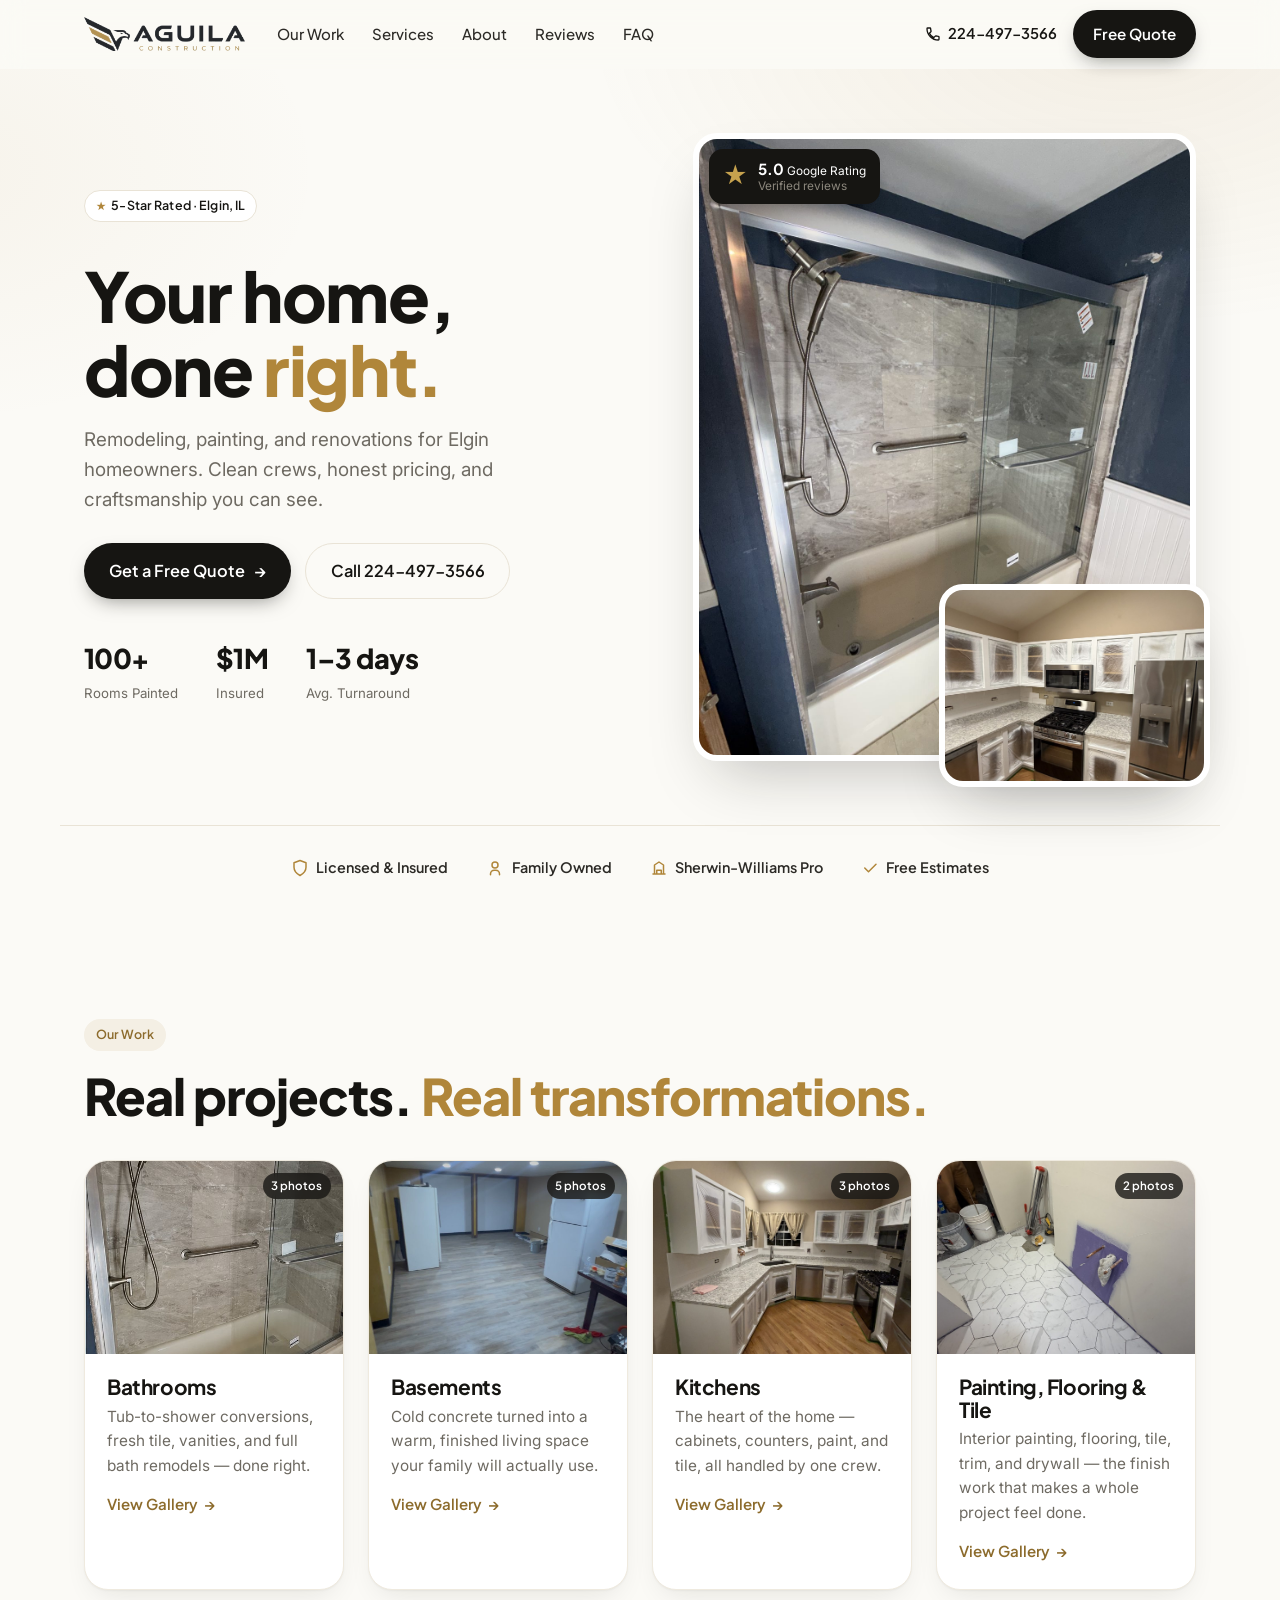
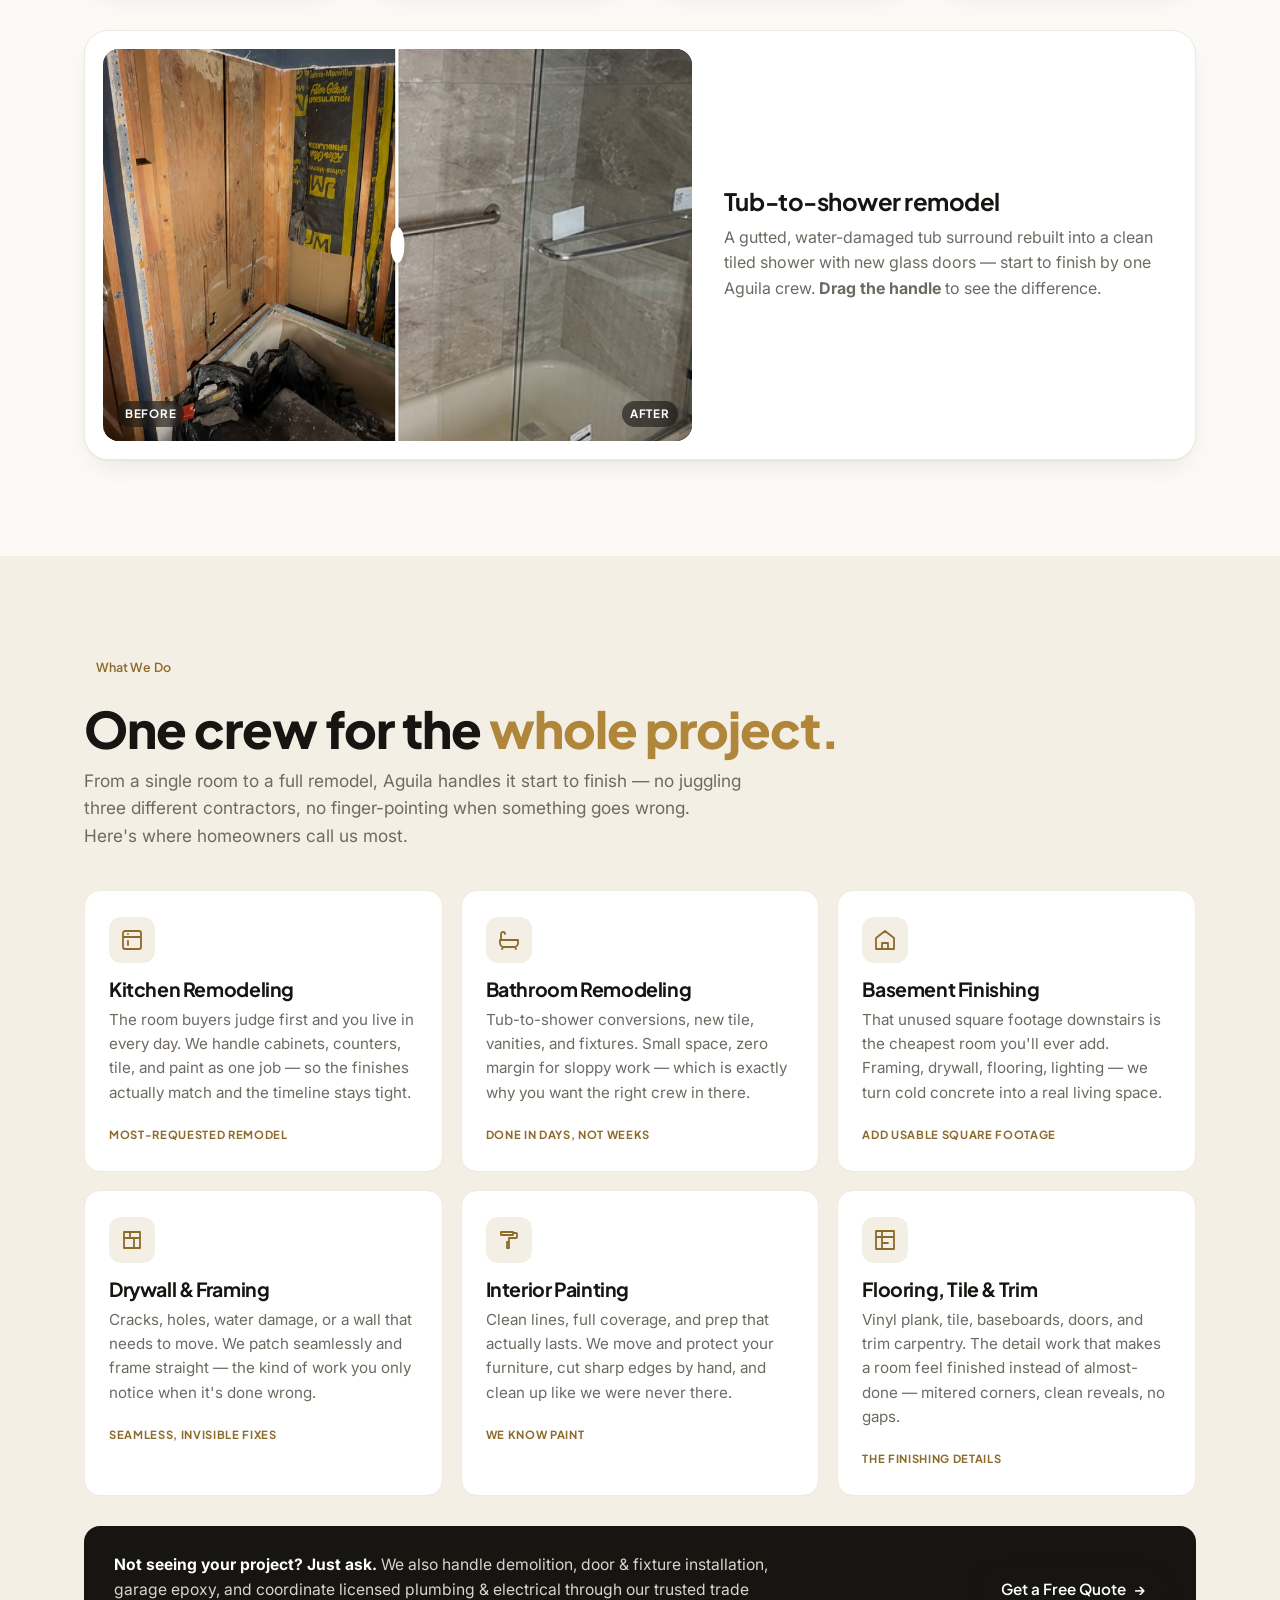
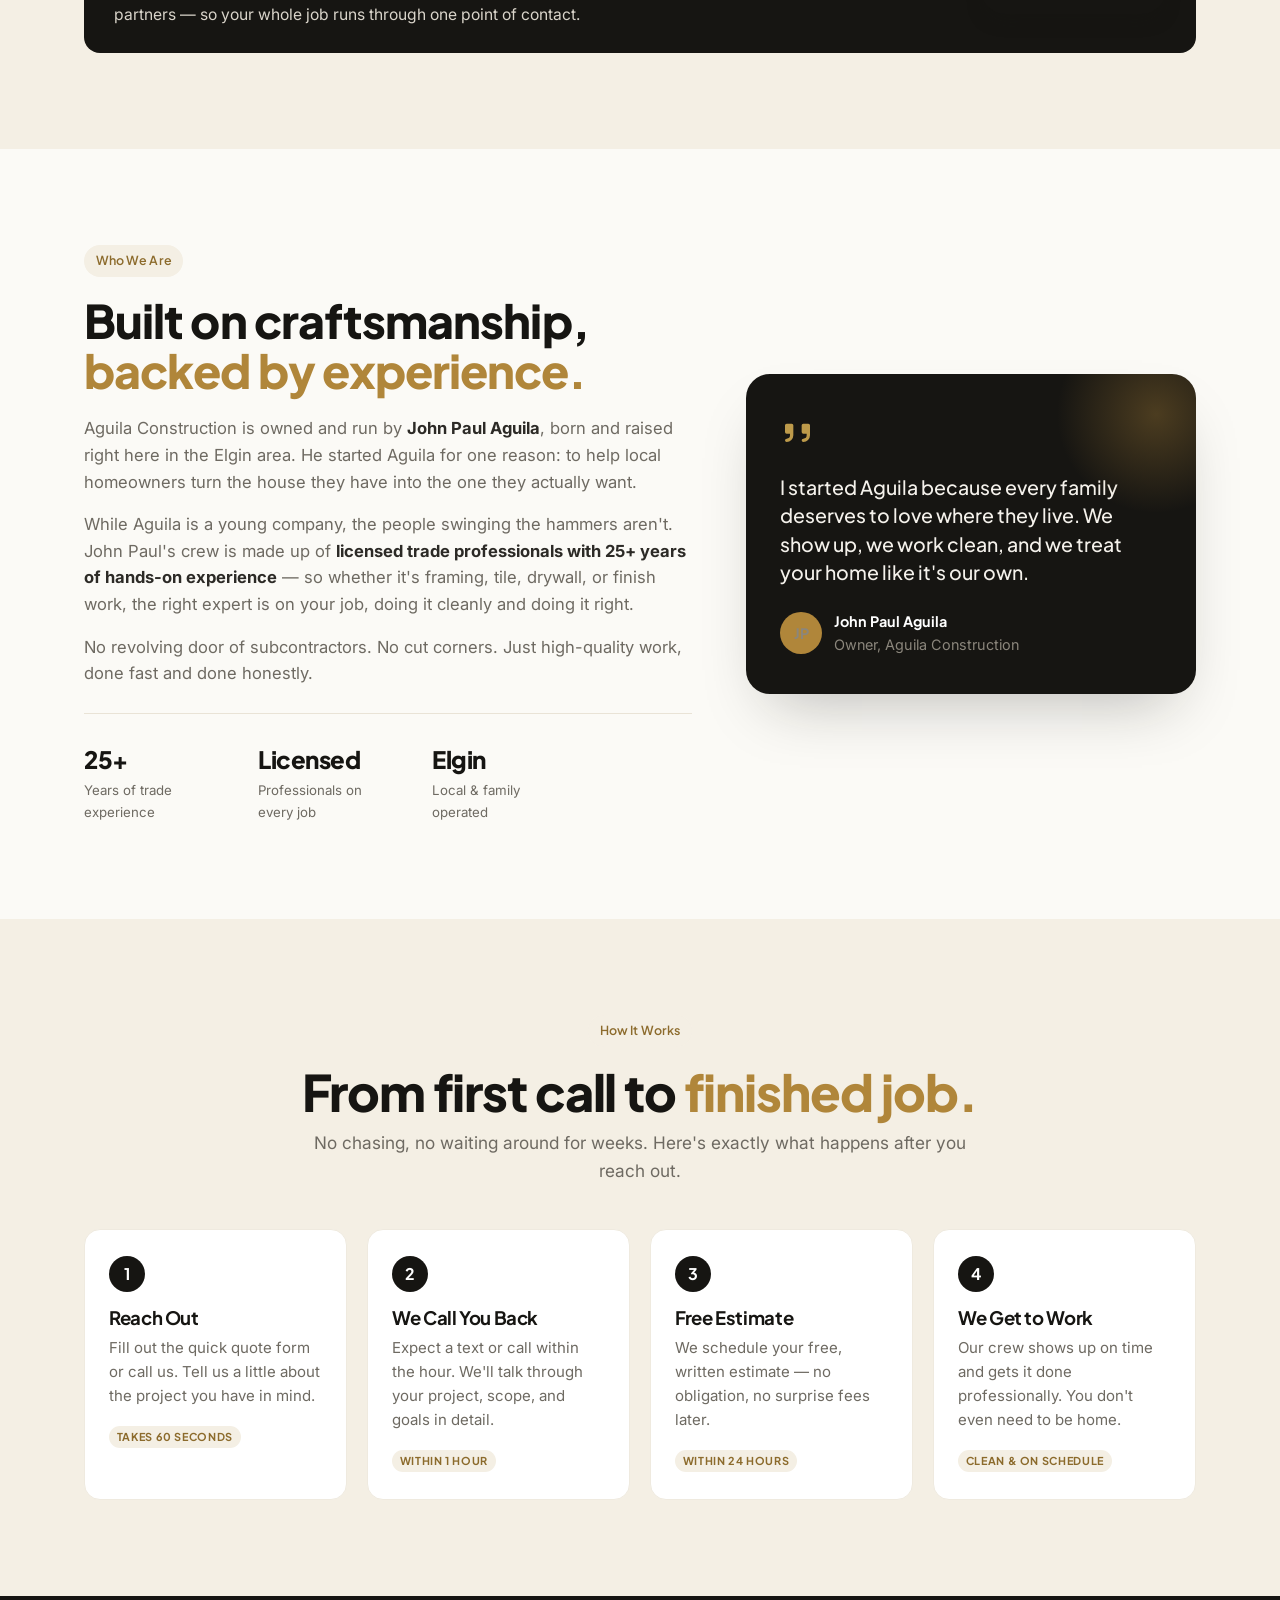
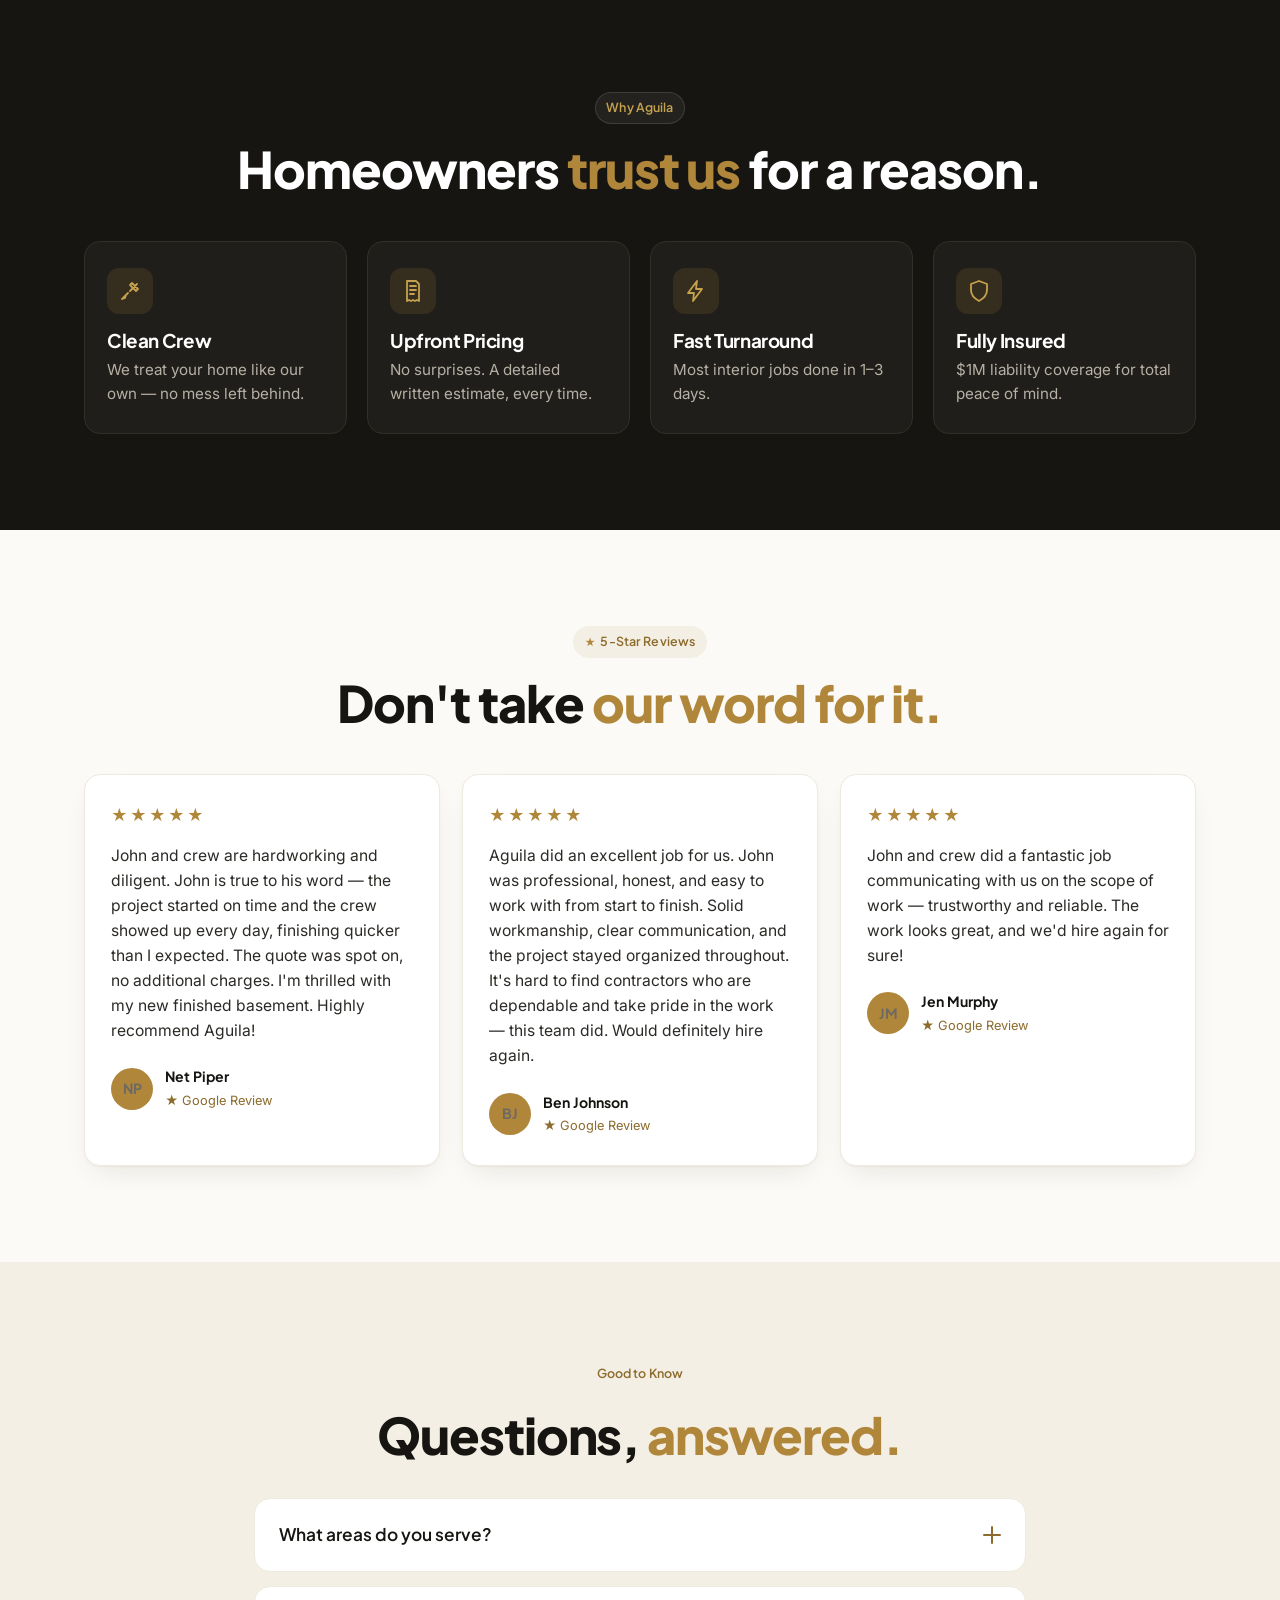
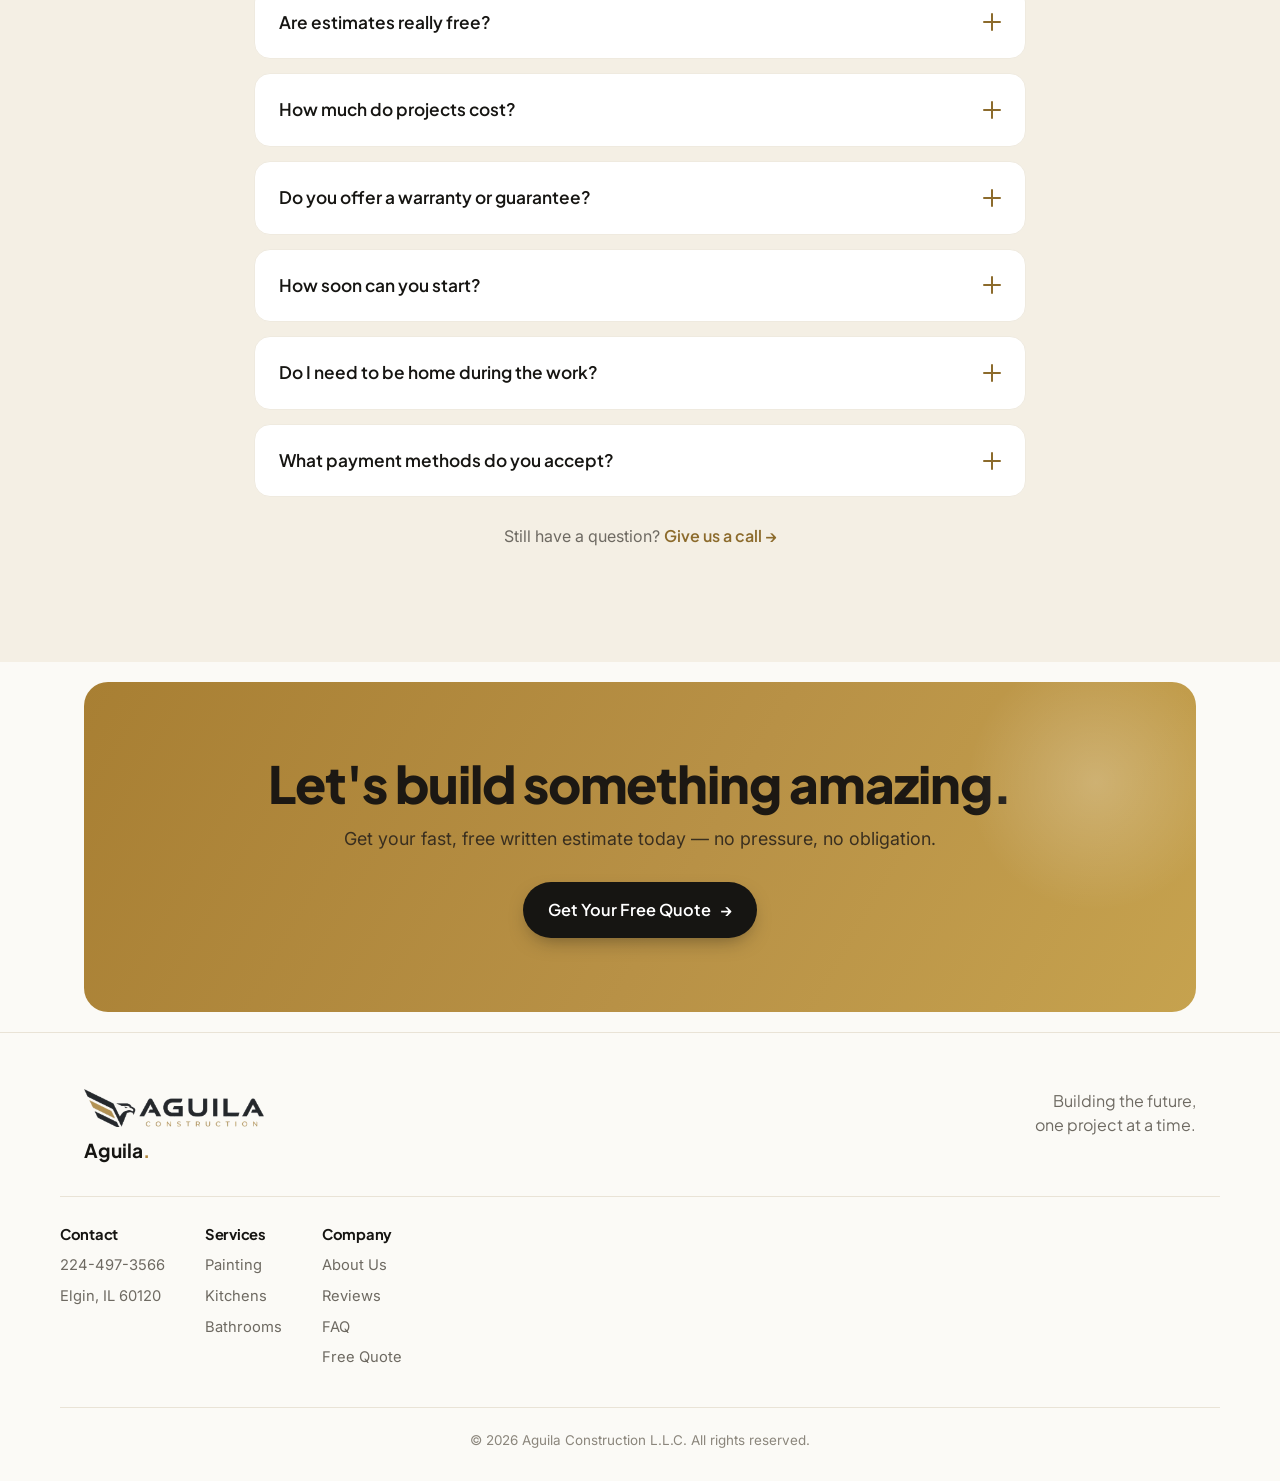
==== index.html @ 288756c4 "Add website source (HTML/CSS/JS) and GHL embed kit" ====
<!DOCTYPE html>
<html lang="en">
<head>
<meta charset="UTF-8" />
<meta name="viewport" content="width=device-width, initial-scale=1.0" />
<title>Aguila Construction LLC — Remodeling, Painting & Renovations in Elgin, IL</title>
<meta name="description" content="Aguila Construction is a family-owned remodeling and painting company in Elgin, IL. Kitchens, bathrooms, basements, drywall, and painting — done clean, fast, and right. Free written estimates. Call 224-497-3566." />
<meta name="theme-color" content="#161512" />
<link rel="icon" type="image/png" href="images/favicon.png" />

<!-- Open Graph -->
<meta property="og:title" content="Aguila Construction LLC — Remodeling & Painting in Elgin, IL" />
<meta property="og:description" content="Family-owned remodeling and painting in Elgin, IL. Clean crews, honest pricing, craftsmanship you can see. Free estimates." />
<meta property="og:type" content="website" />
<meta property="og:image" content="images/bathroom-after.jpg" />

<link rel="preconnect" href="https://fonts.googleapis.com" />
<link rel="preconnect" href="https://fonts.gstatic.com" crossorigin />
<link href="https://fonts.googleapis.com/css2?family=Inter:wght@400;500;600&family=Plus+Jakarta+Sans:wght@500;600;700;800&display=swap" rel="stylesheet" />
<link rel="stylesheet" href="styles.css" />

<!-- Local business structured data -->
<script type="application/ld+json">
{
  "@context": "https://schema.org",
  "@type": "GeneralContractor",
  "name": "Aguila Construction LLC",
  "image": "images/bathroom-after.jpg",
  "telephone": "+1-224-497-3566",
  "areaServed": "Elgin, IL and the Fox Valley area",
  "address": { "@type": "PostalAddress", "addressLocality": "Elgin", "addressRegion": "IL", "postalCode": "60120", "addressCountry": "US" },
  "priceRange": "$$",
  "slogan": "Building the future, one project at a time."
}
</script>
</head>
<body>

<!-- ============ HEADER ============ -->
<header class="site-header" id="top">
  <div class="wrap header-inner">
    <a class="brand" href="#top" aria-label="Aguila Construction — home">
      <img src="images/logo.png" alt="Aguila Construction" width="170" height="36" />
    </a>
    <nav class="nav" id="nav">
      <a href="#gallery">Our Work</a>
      <a href="#services">Services</a>
      <a href="#about">About</a>
      <a href="#reviews">Reviews</a>
      <a href="#faq">FAQ</a>
    </nav>
    <div class="header-cta">
      <a class="phone-link" href="tel:+12244973566">
        <svg class="ic" viewBox="0 0 24 24" aria-hidden="true"><path d="M6.6 10.8a15 15 0 0 0 6.6 6.6l2.2-2.2a1 1 0 0 1 1-.24 11.4 11.4 0 0 0 3.6.58 1 1 0 0 1 1 1V20a1 1 0 0 1-1 1A17 17 0 0 1 3 4a1 1 0 0 1 1-1h3.5a1 1 0 0 1 1 1 11.4 11.4 0 0 0 .58 3.6 1 1 0 0 1-.24 1z"/></svg>
        224-497-3566
      </a>
      <a class="btn btn-dark js-quote" href="https://api.leadconnectorhq.com/widget/form/dO854gO373nh0asaKRec" target="_blank" rel="noopener">Free Quote</a>
      <button class="hamburger" id="hamburger" aria-label="Open menu" aria-expanded="false" aria-controls="nav">
        <span></span><span></span><span></span>
      </button>
    </div>
  </div>
</header>

<main>

<!-- ============ HERO ============ -->
<section class="hero">
  <div class="wrap hero-grid">
    <div class="hero-copy reveal">
      <span class="pill"><span class="stars-mini">★</span> 5-Star Rated · Elgin, IL</span>
      <h1>Your home,<br>done <span class="g">right.</span></h1>
      <p class="lead">Remodeling, painting, and renovations for Elgin homeowners. Clean crews, honest pricing, and craftsmanship you can see.</p>
      <div class="hero-actions">
        <a class="btn btn-dark btn-lg js-quote" href="https://api.leadconnectorhq.com/widget/form/dO854gO373nh0asaKRec" target="_blank" rel="noopener">Get a Free Quote <span class="arr">→</span></a>
        <a class="btn btn-ghost btn-lg" href="tel:+12244973566">Call 224-497-3566</a>
      </div>
      <div class="stats">
        <div class="stat"><span class="num">100+</span><span class="lbl">Rooms Painted</span></div>
        <div class="stat"><span class="num">$1M</span><span class="lbl">Insured</span></div>
        <div class="stat"><span class="num">1–3 days</span><span class="lbl">Avg. Turnaround</span></div>
      </div>
    </div>

    <div class="hero-media reveal">
      <div class="hero-photo hero-photo-main">
        <img src="images/bathroom-after.jpg" alt="Finished bathroom remodel with a tiled walk-in shower and glass doors" loading="eager" />
        <div class="rated-badge">
          <span class="g-mark">★</span>
          <span><strong>5.0</strong> Google Rating<br><em>Verified reviews</em></span>
        </div>
      </div>
      <div class="hero-photo hero-photo-inset">
        <img src="images/kitchen-after-2.jpg" alt="Freshly remodeled kitchen with white cabinets and stainless appliances" loading="eager" />
      </div>
    </div>
  </div>

  <div class="wrap trust-strip reveal">
    <span><svg class="ic" viewBox="0 0 24 24" aria-hidden="true"><path d="M12 2 4 5v6c0 5 3.4 8.5 8 11 4.6-2.5 8-6 8-11V5z"/></svg> Licensed &amp; Insured</span>
    <span><svg class="ic" viewBox="0 0 24 24" aria-hidden="true"><path d="M12 12a4 4 0 1 0-4-4 4 4 0 0 0 4 4zm6 9v-1a5 5 0 0 0-5-5h-2a5 5 0 0 0-5 5v1"/></svg> Family Owned</span>
    <span><svg class="ic" viewBox="0 0 24 24" aria-hidden="true"><path d="M4 20h16M6 20V8l6-4 6 4v12M9 20v-5h6v5"/></svg> Sherwin-Williams Pro</span>
    <span><svg class="ic" viewBox="0 0 24 24" aria-hidden="true"><path d="m5 12 5 5L20 7"/></svg> Free Estimates</span>
  </div>
</section>

<!-- ============ OUR WORK / PROJECTS ============ -->
<section class="section" id="gallery">
  <div class="wrap">
    <span class="pill pill-tan reveal">Our Work</span>
    <h2 class="reveal">Real projects. <span class="g">Real transformations.</span></h2>

    <!-- Project cards are generated from the GALLERY list in script.js -->
    <div class="projects reveal" id="projects"></div>

    <!-- Interactive before/after slider -->
    <div class="ba-feature reveal">
      <div class="ba-slider" id="baSlider">
        <img class="ba-after" src="images/bath-after.jpg" alt="Bathroom after remodel" loading="lazy" />
        <div class="ba-before-wrap">
          <img class="ba-before" src="images/bath-before.jpg" alt="Bathroom before remodel" loading="lazy" />
        </div>
        <span class="ba-label ba-label-before">Before</span>
        <span class="ba-label ba-label-after">After</span>
        <div class="ba-handle" role="slider" aria-label="Drag to compare before and after" aria-valuemin="0" aria-valuemax="100" aria-valuenow="50" tabindex="0">
          <svg viewBox="0 0 24 24" aria-hidden="true"><path d="M9 7 4 12l5 5M15 7l5 5-5 5"/></svg>
        </div>
      </div>
      <div class="ba-caption">
        <h3>Tub-to-shower remodel</h3>
        <p>A gutted, water-damaged tub surround rebuilt into a clean tiled shower with new glass doors — start to finish by one Aguila crew. <strong>Drag the handle</strong> to see the difference.</p>
      </div>
    </div>
  </div>
</section>

<!-- ============ SERVICES ============ -->
<section class="section section-alt" id="services">
  <div class="wrap">
    <span class="pill pill-tan reveal">What We Do</span>
    <h2 class="reveal">One crew for the <span class="g">whole project.</span></h2>
    <p class="section-lead reveal">From a single room to a full remodel, Aguila handles it start to finish — no juggling three different contractors, no finger-pointing when something goes wrong. Here's where homeowners call us most.</p>

    <div class="services-grid reveal">
      <article class="service">
        <span class="svc-ic">
          <svg viewBox="0 0 24 24" aria-hidden="true"><path d="M3 9h18M3 9V5a2 2 0 0 1 2-2h14a2 2 0 0 1 2 2v4M3 9v10a2 2 0 0 0 2 2h14a2 2 0 0 0 2-2V9M8 6h0M8 13v4"/></svg>
        </span>
        <h3>Kitchen Remodeling</h3>
        <p>The room buyers judge first and you live in every day. We handle cabinets, counters, tile, and paint as one job — so the finishes actually match and the timeline stays tight.</p>
        <span class="svc-tag">Most-requested remodel</span>
      </article>

      <article class="service">
        <span class="svc-ic">
          <svg viewBox="0 0 24 24" aria-hidden="true"><path d="M4 12V6a2 2 0 0 1 2-2 2 2 0 0 1 2 2M3 12h18v3a4 4 0 0 1-4 4H7a4 4 0 0 1-4-4zM6 19l-1 2M18 19l1 2"/></svg>
        </span>
        <h3>Bathroom Remodeling</h3>
        <p>Tub-to-shower conversions, new tile, vanities, and fixtures. Small space, zero margin for sloppy work — which is exactly why you want the right crew in there.</p>
        <span class="svc-tag">Done in days, not weeks</span>
      </article>

      <article class="service">
        <span class="svc-ic">
          <svg viewBox="0 0 24 24" aria-hidden="true"><path d="M3 21V10l9-7 9 7v11M3 21h18M9 21v-6h6v6"/></svg>
        </span>
        <h3>Basement Finishing</h3>
        <p>That unused square footage downstairs is the cheapest room you'll ever add. Framing, drywall, flooring, lighting — we turn cold concrete into a real living space.</p>
        <span class="svc-tag">Add usable square footage</span>
      </article>

      <article class="service">
        <span class="svc-ic">
          <svg viewBox="0 0 24 24" aria-hidden="true"><path d="M4 4h16v16H4zM4 10h16M10 4v6M14 10v10"/></svg>
        </span>
        <h3>Drywall &amp; Framing</h3>
        <p>Cracks, holes, water damage, or a wall that needs to move. We patch seamlessly and frame straight — the kind of work you only notice when it's done wrong.</p>
        <span class="svc-tag">Seamless, invisible fixes</span>
      </article>

      <article class="service">
        <span class="svc-ic">
          <svg viewBox="0 0 24 24" aria-hidden="true"><path d="M4 7h12V4H4zM16 5h3a1 1 0 0 1 1 1v3a1 1 0 0 1-1 1h-7v3M10 14h2v6h-2z"/></svg>
        </span>
        <h3>Interior Painting</h3>
        <p>Clean lines, full coverage, and prep that actually lasts. We move and protect your furniture, cut sharp edges by hand, and clean up like we were never there.</p>
        <span class="svc-tag">We know paint</span>
      </article>

      <article class="service">
        <span class="svc-ic">
          <svg viewBox="0 0 24 24" aria-hidden="true"><path d="M3 3h18v18H3zM3 9h18M9 3v18M9 15h6"/></svg>
        </span>
        <h3>Flooring, Tile &amp; Trim</h3>
        <p>Vinyl plank, tile, baseboards, doors, and trim carpentry. The detail work that makes a room feel finished instead of almost-done — mitered corners, clean reveals, no gaps.</p>
        <span class="svc-tag">The finishing details</span>
      </article>
    </div>

    <div class="services-note reveal">
      <p><strong>Not seeing your project? Just ask.</strong> We also handle demolition, door &amp; fixture installation, garage epoxy, and coordinate licensed plumbing &amp; electrical through our trusted trade partners — so your whole job runs through one point of contact.</p>
      <a class="btn btn-dark js-quote" href="https://api.leadconnectorhq.com/widget/form/dO854gO373nh0asaKRec" target="_blank" rel="noopener">Get a Free Quote <span class="arr">→</span></a>
    </div>
  </div>
</section>

<!-- ============ ABOUT ============ -->
<section class="section" id="about">
  <div class="wrap about-grid">
    <div class="about-copy reveal">
      <span class="pill pill-tan">Who We Are</span>
      <h2>Built on craftsmanship,<br><span class="g">backed by experience.</span></h2>
      <p>Aguila Construction is owned and run by <strong>John Paul Aguila</strong>, born and raised right here in the Elgin area. He started Aguila for one reason: to help local homeowners turn the house they have into the one they actually want.</p>
      <p>While Aguila is a young company, the people swinging the hammers aren't. John Paul's crew is made up of <strong>licensed trade professionals with 25+ years of hands-on experience</strong> — so whether it's framing, tile, drywall, or finish work, the right expert is on your job, doing it cleanly and doing it right.</p>
      <p>No revolving door of subcontractors. No cut corners. Just high-quality work, done fast and done honestly.</p>
      <div class="about-stats">
        <div class="stat"><span class="num">25+</span><span class="lbl">Years of trade experience</span></div>
        <div class="stat"><span class="num">Licensed</span><span class="lbl">Professionals on every job</span></div>
        <div class="stat"><span class="num">Elgin</span><span class="lbl">Local &amp; family operated</span></div>
      </div>
    </div>
    <aside class="quote-card reveal">
      <svg class="quote-mark" viewBox="0 0 24 24" aria-hidden="true"><path d="M7 7H4a1 1 0 0 0-1 1v4a1 1 0 0 0 1 1h2v1a2 2 0 0 1-2 2 1 1 0 0 0 0 2 4 4 0 0 0 4-4V8a1 1 0 0 0-1-1zm10 0h-3a1 1 0 0 0-1 1v4a1 1 0 0 0 1 1h2v1a2 2 0 0 1-2 2 1 1 0 0 0 0 2 4 4 0 0 0 4-4V8a1 1 0 0 0-1-1z"/></svg>
      <p class="quote-text">I started Aguila because every family deserves to love where they live. We show up, we work clean, and we treat your home like it's our own.</p>
      <div class="quote-author">
        <span class="avatar">JP</span>
        <span><strong>John Paul Aguila</strong><br>Owner, Aguila Construction</span>
      </div>
    </aside>
  </div>
</section>

<!-- ============ PROCESS ============ -->
<section class="section section-alt" id="process">
  <div class="wrap center">
    <span class="pill pill-tan reveal">How It Works</span>
    <h2 class="reveal">From first call to <span class="g">finished job.</span></h2>
    <p class="section-lead center-lead reveal">No chasing, no waiting around for weeks. Here's exactly what happens after you reach out.</p>

    <div class="steps reveal">
      <div class="step">
        <span class="step-num">1</span>
        <h3>Reach Out</h3>
        <p>Fill out the quick quote form or call us. Tell us a little about the project you have in mind.</p>
        <span class="step-tag">Takes 60 seconds</span>
      </div>
      <div class="step">
        <span class="step-num">2</span>
        <h3>We Call You Back</h3>
        <p>Expect a text or call within the hour. We'll talk through your project, scope, and goals in detail.</p>
        <span class="step-tag">Within 1 hour</span>
      </div>
      <div class="step">
        <span class="step-num">3</span>
        <h3>Free Estimate</h3>
        <p>We schedule your free, written estimate — no obligation, no surprise fees later.</p>
        <span class="step-tag">Within 24 hours</span>
      </div>
      <div class="step">
        <span class="step-num">4</span>
        <h3>We Get to Work</h3>
        <p>Our crew shows up on time and gets it done professionally. You don't even need to be home.</p>
        <span class="step-tag">Clean &amp; on schedule</span>
      </div>
    </div>
  </div>
</section>

<!-- ============ WHY AGUILA (DARK) ============ -->
<section class="section section-dark" id="why">
  <div class="wrap center">
    <span class="pill pill-dark reveal">Why Aguila</span>
    <h2 class="reveal">Homeowners <span class="g">trust us</span> for a reason.</h2>
    <div class="why-grid reveal">
      <div class="why">
        <span class="why-ic"><svg viewBox="0 0 24 24" aria-hidden="true"><path d="M19 5 12 12M14 4l6 6-2 2-6-6zM10 14l-6 6M4 20l3-1 1-3"/></svg></span>
        <h3>Clean Crew</h3>
        <p>We treat your home like our own — no mess left behind.</p>
      </div>
      <div class="why">
        <span class="why-ic"><svg viewBox="0 0 24 24" aria-hidden="true"><path d="M6 2h9l3 3v17l-2-1-2 1-2-1-2 1-2-1-2 1V2zM9 7h6M9 11h6M9 15h4"/></svg></span>
        <h3>Upfront Pricing</h3>
        <p>No surprises. A detailed written estimate, every time.</p>
      </div>
      <div class="why">
        <span class="why-ic"><svg viewBox="0 0 24 24" aria-hidden="true"><path d="M13 2 4 14h6l-1 8 9-12h-6z"/></svg></span>
        <h3>Fast Turnaround</h3>
        <p>Most interior jobs done in 1–3 days.</p>
      </div>
      <div class="why">
        <span class="why-ic"><svg viewBox="0 0 24 24" aria-hidden="true"><path d="M12 2 4 5v6c0 5 3.4 8.5 8 11 4.6-2.5 8-6 8-11V5z"/></svg></span>
        <h3>Fully Insured</h3>
        <p>$1M liability coverage for total peace of mind.</p>
      </div>
    </div>
  </div>
</section>

<!-- ============ REVIEWS ============ -->
<section class="section" id="reviews">
  <div class="wrap center">
    <span class="pill pill-tan reveal"><span class="stars-mini">★</span> 5-Star Reviews</span>
    <h2 class="reveal">Don't take <span class="g">our word for it.</span></h2>
    <div class="reviews-grid reveal">
      <article class="review">
        <div class="stars">★★★★★</div>
        <p>John and crew are hardworking and diligent. John is true to his word — the project started on time and the crew showed up every day, finishing quicker than I expected. The quote was spot on, no additional charges. I'm thrilled with my new finished basement. Highly recommend Aguila!</p>
        <div class="review-author"><span class="avatar">NP</span><span><strong>Net Piper</strong><br><span class="src">★ Google Review</span></span></div>
      </article>
      <article class="review">
        <div class="stars">★★★★★</div>
        <p>Aguila did an excellent job for us. John was professional, honest, and easy to work with from start to finish. Solid workmanship, clear communication, and the project stayed organized throughout. It's hard to find contractors who are dependable and take pride in the work — this team did. Would definitely hire again.</p>
        <div class="review-author"><span class="avatar">BJ</span><span><strong>Ben Johnson</strong><br><span class="src">★ Google Review</span></span></div>
      </article>
      <article class="review">
        <div class="stars">★★★★★</div>
        <p>John and crew did a fantastic job communicating with us on the scope of work — trustworthy and reliable. The work looks great, and we'd hire again for sure!</p>
        <div class="review-author"><span class="avatar">JM</span><span><strong>Jen Murphy</strong><br><span class="src">★ Google Review</span></span></div>
      </article>
    </div>
  </div>
</section>

<!-- ============ FAQ ============ -->
<section class="section section-alt" id="faq">
  <div class="wrap narrow center">
    <span class="pill pill-tan reveal">Good to Know</span>
    <h2 class="reveal">Questions, <span class="g">answered.</span></h2>
  </div>
  <div class="wrap narrow faq reveal">
    <details class="faq-item">
      <summary>What areas do you serve?<span class="faq-plus" aria-hidden="true"></span></summary>
      <div class="faq-body"><p>We're based in Elgin, IL and work throughout Chicagoland — the city of Chicago and the surrounding suburbs. Not sure if you're in our range? Just give us a call and we'll let you know.</p></div>
    </details>
    <details class="faq-item">
      <summary>Are estimates really free?<span class="faq-plus" aria-hidden="true"></span></summary>
      <div class="faq-body"><p>Yes — 100% free, with no obligation. We'll visit your home, talk through your project, and send a detailed written estimate. No pressure and no surprise fees later.</p></div>
    </details>
    <details class="faq-item">
      <summary>How much do projects cost?<span class="faq-plus" aria-hidden="true"></span></summary>
      <div class="faq-body">
        <p>Every project is priced individually after we see the space, but here are honest ballpark ranges to help set expectations:</p>
        <ul class="price-list">
          <li>
            <div class="price-head"><span class="price-name">Kitchen Remodeling</span><span class="price-val">$15,000–$75,000+</span></div>
            <p class="price-note">Small refreshes on the low end; full gut remodels with layout changes push past $75k.</p>
          </li>
          <li>
            <div class="price-head"><span class="price-name">Bathroom Remodeling</span><span class="price-val">$12,000–$45,000+</span></div>
            <p class="price-note">A basic same-layout remodel starts around $12k. Tile showers, custom glass, and plumbing moves run $20k–$45k+.</p>
          </li>
          <li>
            <div class="price-head"><span class="price-name">Basement Finishing</span><span class="price-val">$35,000–$150,000+</span></div>
            <p class="price-note">An open basic finish starts around $35k. Add a bathroom, wet bar, or bedroom buildout and you're in the $95k–$160k+ range.</p>
          </li>
          <li>
            <div class="price-head"><span class="price-name">Drywall &amp; Framing</span><span class="price-val">$500 / $4,500+</span></div>
            <p class="price-note">Patch repairs start at $500. Full room framing, hang &amp; finish starts at $4,500.</p>
          </li>
          <li>
            <div class="price-head"><span class="price-name">Interior Painting</span><span class="price-val">$650/room · $3–$7.50/sq ft</span></div>
            <p class="price-note">Single-room minimum is $650. Whole-interior projects run $3–$7.50/sq ft depending on ceilings, trim, and prep.</p>
          </li>
          <li>
            <div class="price-head"><span class="price-name">Flooring</span><span class="price-val">$1,500+ · $8–$15/sq ft</span></div>
            <p class="price-note">LVP/laminate with materials and install. Subfloor issues, stairs, and transitions add cost.</p>
          </li>
          <li>
            <div class="price-head"><span class="price-name">Tile Installation</span><span class="price-val">$1,500 backsplash · $14–$30/sq ft · $10,000+ showers</span></div>
            <p class="price-note">Full tile showers — done with proper waterproofing — are the bigger investment.</p>
          </li>
          <li>
            <div class="price-head"><span class="price-name">Trim &amp; Doors</span><span class="price-val">$1,500+ · $9–$16/linear ft</span></div>
            <p class="price-note">Priced with material. Best bundled with other work rather than a small standalone run.</p>
          </li>
        </ul>
        <p class="price-foot">Final pricing depends on measurements, existing conditions, and material selections for each job. Your written estimate is fully itemized — these ranges just help set expectations up front.</p>
      </div>
    </details>
    <details class="faq-item">
      <summary>Do you offer a warranty or guarantee?<span class="faq-plus" aria-hidden="true"></span></summary>
      <div class="faq-body"><p>Yes — both. Every job comes with a workmanship warranty (6 months standard; the term varies by job and can be custom-tailored to your project), plus a 100% customer-satisfaction guarantee. We're also licensed and insured with $1M in liability coverage, so if something isn't right, we make it right.</p></div>
    </details>
    <details class="faq-item">
      <summary>How soon can you start?<span class="faq-plus" aria-hidden="true"></span></summary>
      <div class="faq-body"><p>We're usually booked about two weeks out. Smaller jobs — like drywall patching, painting a room, or small plumbing work — can typically get started within two weeks. Larger remodels are scheduled a bit further ahead, so reach out early to claim your spot on the calendar.</p></div>
    </details>
    <details class="faq-item">
      <summary>Do I need to be home during the work?<span class="faq-plus" aria-hidden="true"></span></summary>
      <div class="faq-body"><p>No. Many of our clients give us access and go about their day. Our crews are licensed, insured, and respectful of your home — we protect your space, keep it clean, and lock up when we leave.</p></div>
    </details>
    <details class="faq-item">
      <summary>What payment methods do you accept?<span class="faq-plus" aria-hidden="true"></span></summary>
      <div class="faq-body"><p>We accept cash, cashier's check, Zelle, and credit card. For larger remodels, we'll set up a simple milestone payment schedule so it's clear and predictable.</p></div>
    </details>
    <p class="faq-foot">Still have a question? <a href="tel:+12244973566">Give us a call <span class="arr">→</span></a></p>
  </div>
</section>

<!-- ============ FINAL CTA + CONTACT ============ -->
<section class="cta-band" id="quote">
  <div class="wrap">
    <div class="cta-inner">
      <h2>Let's build something amazing.</h2>
      <p>Get your fast, free written estimate today — no pressure, no obligation.</p>
      <a class="btn btn-dark btn-lg js-quote" href="https://api.leadconnectorhq.com/widget/form/dO854gO373nh0asaKRec" target="_blank" rel="noopener">Get Your Free Quote <span class="arr">→</span></a>
    </div>
  </div>
</section>

</main>

<!-- ============ FOOTER ============ -->
<footer class="site-footer">
  <div class="wrap footer-grid">
    <div class="footer-brand">
      <img src="images/logo.png" alt="Aguila Construction" width="180" height="38" />
      <p class="footer-tag-sm">Aguila<span class="g">.</span></p>
    </div>
    <p class="footer-motto">Building the future,<br>one project at a time.</p>
  </div>
  <div class="wrap footer-cols">
    <div class="footer-col">
      <h4>Contact</h4>
      <a href="tel:+12244973566">224-497-3566</a>
      <span>Elgin, IL 60120</span>
    </div>
    <div class="footer-col">
      <h4>Services</h4>
      <a href="#services">Painting</a>
      <a href="#services">Kitchens</a>
      <a href="#services">Bathrooms</a>
    </div>
    <div class="footer-col">
      <h4>Company</h4>
      <a href="#about">About Us</a>
      <a href="#reviews">Reviews</a>
      <a href="#faq">FAQ</a>
      <a class="js-quote" href="https://api.leadconnectorhq.com/widget/form/dO854gO373nh0asaKRec" target="_blank" rel="noopener">Free Quote</a>
    </div>
  </div>
  <div class="wrap footer-legal">
    <span>© <span id="year">2025</span> Aguila Construction L.L.C. All rights reserved.</span>
  </div>
</footer>

<!-- Lightbox -->
<div class="lightbox" id="lightbox" hidden>
  <button class="lb-close" id="lbClose" aria-label="Close gallery">×</button>
  <button class="lb-nav lb-prev" id="lbPrev" aria-label="Previous">‹</button>
  <figure class="lb-stage">
    <div id="lbStage"></div>
    <figcaption id="lbCap"></figcaption>
  </figure>
  <button class="lb-nav lb-next" id="lbNext" aria-label="Next">›</button>
</div>

<!-- Free Quote popup (GoHighLevel / LeadConnector form) -->
<div class="quote-modal" id="quoteModal" hidden>
  <button class="qm-close" id="qmClose" aria-label="Close form">×</button>
  <div class="qm-dialog" role="dialog" aria-modal="true" aria-label="Request a free quote">
    <div class="qm-head">
      <img src="images/logo-light.png" alt="Aguila Construction" />
      <p>Request your <span class="g">free quote</span><small>Fast, written estimate — no pressure, no obligation.</small></p>
    </div>
    <iframe
      src="https://api.leadconnectorhq.com/widget/form/dO854gO373nh0asaKRec"
      id="inline-dO854gO373nh0asaKRec"
      data-layout="{'id':'INLINE'}"
      data-form-id="dO854gO373nh0asaKRec"
      data-form-name="Free Quote Form"
      title="Free Quote Form"
      style="display:block;width:100%;min-height:560px;border:none;border-radius:14px;background:#fff">
    </iframe>
  </div>
</div>
<script src="https://link.msgsndr.com/js/form_embed.js"></script>

<script src="script.js"></script>
</body>
</html>
---- styles.css ----
/* ============================================================
   Aguila Construction LLC — styles
   Palette sampled from brand mockup
   ============================================================ */
:root{
  --paper:#FBFAF6;
  --paper-2:#F4EFE4;
  --card:#FFFFFF;
  --ink:#161512;
  --ink-2:#2C2A26;
  --muted:#6E6A62;
  --muted-2:#8B867C;
  --line:#E9E3D6;
  --line-2:#EFEADF;
  --gold:#B0863A;
  --gold-2:#C6A24E;
  --gold-deep:#8C6B2C;
  --dark:#161512;
  --dark-2:#201E1A;
  --dark-line:#332F28;

  --maxw:1160px;
  --r-sm:10px;
  --r:16px;
  --r-lg:24px;
  --shadow:0 1px 2px rgba(22,21,18,.04), 0 12px 30px -12px rgba(22,21,18,.12);
  --shadow-lg:0 30px 60px -24px rgba(22,21,18,.28);
  --ease:cubic-bezier(.4,0,.2,1);
  --font-d:"Plus Jakarta Sans", system-ui, sans-serif;
  --font-b:"Inter", system-ui, sans-serif;
}

*,*::before,*::after{box-sizing:border-box}
html{scroll-behavior:smooth}
body{
  margin:0;
  font-family:var(--font-b);
  color:var(--ink-2);
  background:var(--paper);
  line-height:1.6;
  -webkit-font-smoothing:antialiased;
  text-rendering:optimizeLegibility;
  overflow-x:clip;
}
img{max-width:100%;display:block}
a{color:inherit;text-decoration:none}
button{font-family:inherit}
h1,h2,h3,h4{font-family:var(--font-d);color:var(--ink);line-height:1.08;letter-spacing:-.02em;margin:0}
.wrap{max-width:var(--maxw);margin:0 auto;padding:0 24px}
.g{color:var(--gold)}
.center{text-align:center}
.arr{display:inline-block;transition:transform .25s var(--ease)}

/* ---------- buttons ---------- */
.btn{
  --bg:var(--ink); --fg:#fff;
  display:inline-flex;align-items:center;gap:.5em;
  background:var(--bg);color:var(--fg);
  font-family:var(--font-d);font-weight:600;font-size:.95rem;
  padding:.72em 1.25em;border-radius:999px;border:1px solid transparent;
  cursor:pointer;transition:transform .2s var(--ease),background .2s var(--ease),box-shadow .2s var(--ease);
  white-space:nowrap;
}
.btn:hover{transform:translateY(-2px)}
.btn:hover .arr{transform:translateX(4px)}
.btn-dark{background:var(--ink);color:#fff;box-shadow:0 8px 20px -8px rgba(22,21,18,.5)}
.btn-dark:hover{background:#000}
.btn-ghost{background:transparent;color:var(--ink);border-color:var(--line)}
.btn-ghost:hover{border-color:var(--ink);background:rgba(22,21,18,.03)}
.btn-lg{font-size:1.02rem;padding:.85em 1.5em}
.btn-block{width:100%;justify-content:center}

/* ---------- pills ---------- */
.pill{
  display:inline-flex;align-items:center;gap:.45em;
  font-family:var(--font-d);font-weight:600;font-size:.78rem;letter-spacing:.01em;
  color:var(--ink);background:#fff;border:1px solid var(--line);
  padding:.4em .85em;border-radius:999px;margin-bottom:18px;
}
.pill-tan{background:var(--paper-2);border-color:transparent;color:var(--gold-deep)}
.pill-dark{background:rgba(255,255,255,.06);border-color:rgba(255,255,255,.12);color:var(--gold-2)}
.stars-mini{color:var(--gold);font-size:.9em}

/* ---------- section scaffolding ---------- */
.section{padding:96px 0;position:relative}
.section h2{font-size:clamp(2rem,4.4vw,3.15rem);font-weight:800}
.section .pill{margin-bottom:18px}
.section h2{margin-bottom:10px}
.section-lead{max-width:660px;color:var(--muted);font-size:1.08rem;margin:6px 0 0}
.center-lead{margin-left:auto;margin-right:auto}
.center h2{margin-left:auto;margin-right:auto}
.section-alt{background:var(--paper-2)}
.narrow{max-width:820px}

/* scroll offset for sticky header */
:where(section,#top)[id]{scroll-margin-top:84px}

/* ============================================================
   HEADER
   ============================================================ */
.site-header{
  position:sticky;top:0;z-index:50;
  background:rgba(251,250,246,.82);
  backdrop-filter:saturate(140%) blur(12px);
  -webkit-backdrop-filter:saturate(140%) blur(12px);
  border-bottom:1px solid transparent;
  transition:border-color .3s var(--ease),box-shadow .3s var(--ease),background .3s var(--ease);
}
.site-header.scrolled{border-bottom-color:var(--line);box-shadow:0 8px 24px -18px rgba(22,21,18,.4)}
.header-inner{display:flex;align-items:center;gap:24px;height:68px}
.brand{display:flex;align-items:center}
.brand img{height:34px;width:auto}
.nav{display:flex;gap:28px;margin-left:8px}
.nav a{font-family:var(--font-d);font-weight:500;font-size:.94rem;color:var(--ink-2);position:relative;padding:4px 0}
.nav a::after{content:"";position:absolute;left:0;bottom:-2px;width:0;height:2px;background:var(--gold);transition:width .25s var(--ease)}
.nav a:hover{color:var(--ink)}
.nav a:hover::after{width:100%}
.header-cta{margin-left:auto;display:flex;align-items:center;gap:16px}
.phone-link{display:inline-flex;align-items:center;gap:.45em;font-family:var(--font-d);font-weight:600;font-size:.92rem;color:var(--ink)}
.phone-link .ic{width:16px;height:16px}
.ic{width:18px;height:18px;fill:none;stroke:currentColor;stroke-width:2;stroke-linecap:round;stroke-linejoin:round}

.hamburger{display:none;flex-direction:column;gap:5px;width:42px;height:42px;align-items:center;justify-content:center;background:transparent;border:1px solid var(--line);border-radius:10px;cursor:pointer}
.hamburger span{display:block;width:20px;height:2px;background:var(--ink);border-radius:2px;transition:transform .3s var(--ease),opacity .2s var(--ease)}
.hamburger[aria-expanded="true"] span:nth-child(1){transform:translateY(7px) rotate(45deg)}
.hamburger[aria-expanded="true"] span:nth-child(2){opacity:0}
.hamburger[aria-expanded="true"] span:nth-child(3){transform:translateY(-7px) rotate(-45deg)}

/* ============================================================
   HERO
   ============================================================ */
.hero{padding:64px 0 44px;position:relative}
.hero::before{
  content:"";position:absolute;inset:0;z-index:-1;
  background:
    radial-gradient(900px 500px at 88% -5%, rgba(176,134,58,.10), transparent 60%),
    radial-gradient(700px 460px at -5% 12%, rgba(176,134,58,.06), transparent 55%);
}
.hero-grid{display:grid;grid-template-columns:1.05fr .95fr;gap:54px;align-items:center}
.hero-copy h1{font-size:clamp(2.6rem,6vw,4.3rem);font-weight:800;margin:18px 0 18px}
.hero .lead{font-size:1.18rem;color:var(--muted);max-width:480px;margin:0 0 28px}
.hero-actions{display:flex;gap:14px;flex-wrap:wrap;margin-bottom:38px}
.stats{display:flex;gap:38px;flex-wrap:wrap}
.stat{display:flex;flex-direction:column}
.stat .num{font-family:var(--font-d);font-weight:800;font-size:1.7rem;color:var(--ink);letter-spacing:-.02em}
.stat .lbl{font-size:.83rem;color:var(--muted);margin-top:2px}

.hero-media{position:relative;min-height:420px}
.hero-photo{border-radius:var(--r-lg);overflow:hidden;box-shadow:var(--shadow-lg)}
.hero-photo img{width:100%;height:100%;object-fit:cover}
.hero-photo-main{aspect-ratio:4/5;border:6px solid #fff}
.hero-photo-inset{
  position:absolute;right:-14px;bottom:-26px;width:54%;aspect-ratio:4/3;
  border:6px solid #fff;background:#fff;
}
.rated-badge{
  position:absolute;top:16px;left:16px;
  display:flex;align-items:center;gap:10px;
  background:var(--ink);color:#fff;padding:10px 14px;border-radius:14px;
  font-size:.74rem;line-height:1.25;box-shadow:0 12px 24px -10px rgba(0,0,0,.5)
}
.rated-badge .g-mark{color:var(--gold-2);font-size:1.5rem;line-height:1}
.rated-badge strong{font-family:var(--font-d);font-size:.95rem}
.rated-badge em{color:var(--muted-2);font-style:normal}

.trust-strip{
  display:flex;flex-wrap:wrap;gap:14px 38px;justify-content:center;
  margin-top:64px;padding-top:30px;border-top:1px solid var(--line)
}
.trust-strip span{display:inline-flex;align-items:center;gap:.5em;font-family:var(--font-d);font-weight:600;font-size:.9rem;color:var(--ink-2)}
.trust-strip .ic{width:18px;height:18px;color:var(--gold)}

/* ============================================================
   PROJECTS / OUR WORK
   ============================================================ */
.projects{display:grid;grid-template-columns:repeat(auto-fit,minmax(232px,1fr));gap:24px;margin-top:36px}
.project-card{
  background:var(--card);border:1px solid var(--line-2);border-radius:var(--r-lg);
  overflow:hidden;box-shadow:var(--shadow);transition:transform .3s var(--ease),box-shadow .3s var(--ease);
}
.project-card:hover{transform:translateY(-5px);box-shadow:var(--shadow-lg)}
.project-img{position:relative;aspect-ratio:4/3;overflow:hidden}
.project-img img{width:100%;height:100%;object-fit:cover;transition:transform .5s var(--ease)}
.project-card:hover .project-img img{transform:scale(1.05)}
.tag-pill{
  position:absolute;top:12px;right:12px;
  background:rgba(22,21,18,.78);color:#fff;font-family:var(--font-d);font-weight:600;
  font-size:.72rem;padding:.35em .75em;border-radius:999px;backdrop-filter:blur(4px)
}
.project-body{padding:22px 22px 24px}
.project-body h3{font-size:1.3rem;font-weight:700;margin-bottom:6px}
.project-body p{color:var(--muted);font-size:.96rem;margin:0 0 14px}
.link-arrow{
  background:none;border:none;padding:0;cursor:pointer;
  font-family:var(--font-d);font-weight:600;font-size:.94rem;color:var(--gold-deep);
  display:inline-flex;align-items:center;gap:.4em
}
.link-arrow:hover .arr{transform:translateX(4px)}

/* before / after slider */
.ba-feature{
  display:grid;grid-template-columns:1.3fr 1fr;gap:32px;align-items:center;
  margin-top:40px;background:var(--card);border:1px solid var(--line-2);
  border-radius:var(--r-lg);padding:18px;box-shadow:var(--shadow)
}
.ba-slider{
  position:relative;aspect-ratio:3/2;border-radius:var(--r);overflow:hidden;
  user-select:none;touch-action:none;cursor:ew-resize;background:var(--ink)
}
.ba-slider img{position:absolute;inset:0;width:100%;height:100%;object-fit:cover;pointer-events:none}
.ba-before-wrap{position:absolute;inset:0;width:50%;overflow:hidden;will-change:width}
.ba-before-wrap img{width:none}
.ba-before{width:var(--ba-w,100%)}
.ba-label{
  position:absolute;bottom:14px;font-family:var(--font-d);font-weight:700;font-size:.72rem;
  letter-spacing:.06em;text-transform:uppercase;color:#fff;
  background:rgba(22,21,18,.6);padding:.35em .7em;border-radius:999px;backdrop-filter:blur(3px)
}
.ba-label-before{left:14px}
.ba-label-after{right:14px}
.ba-handle{
  position:absolute;top:0;bottom:0;left:50%;width:3px;background:#fff;transform:translateX(-50%);
  display:flex;align-items:center;justify-content:center;box-shadow:0 0 0 1px rgba(0,0,0,.08)
}
.ba-handle svg{
  width:36px;height:36px;background:#fff;border-radius:50%;padding:7px;
  fill:none;stroke:var(--ink);stroke-width:2.2;stroke-linecap:round;stroke-linejoin:round;
  box-shadow:0 6px 16px -4px rgba(0,0,0,.5)
}
.ba-handle:focus-visible{outline:none}
.ba-handle:focus-visible svg{outline:2px solid var(--gold);outline-offset:3px}
.ba-caption h3{font-size:1.5rem;font-weight:700;margin-bottom:10px}
.ba-caption p{color:var(--muted);margin:0}

/* ============================================================
   SERVICES
   ============================================================ */
.services-grid{display:grid;grid-template-columns:repeat(3,1fr);gap:18px;margin-top:40px}
.service{
  background:var(--card);border:1px solid var(--line-2);border-radius:var(--r);
  padding:26px 24px 24px;transition:transform .25s var(--ease),box-shadow .25s var(--ease),border-color .25s var(--ease)
}
.service:hover{transform:translateY(-4px);box-shadow:var(--shadow);border-color:var(--line)}
.svc-ic{
  display:inline-flex;width:46px;height:46px;align-items:center;justify-content:center;
  background:var(--paper-2);border-radius:12px;margin-bottom:16px
}
.svc-ic svg{width:24px;height:24px;fill:none;stroke:var(--gold-deep);stroke-width:1.8;stroke-linecap:round;stroke-linejoin:round}
.service h3{font-size:1.22rem;font-weight:700;margin-bottom:8px}
.service p{color:var(--muted);font-size:.95rem;margin:0 0 16px}
.svc-tag{font-family:var(--font-d);font-weight:700;font-size:.7rem;letter-spacing:.06em;text-transform:uppercase;color:var(--gold-deep)}
.services-note{
  display:flex;align-items:center;justify-content:space-between;gap:28px;flex-wrap:wrap;
  margin-top:30px;padding:26px 30px;background:var(--ink);border-radius:var(--r);
}
.services-note p{color:#D9D4CA;margin:0;max-width:680px;font-size:.98rem}
.services-note strong{color:#fff}

/* ============================================================
   ABOUT
   ============================================================ */
.about-grid{display:grid;grid-template-columns:1.15fr .85fr;gap:54px;align-items:center}
.about-copy h2{font-size:clamp(2rem,4vw,2.9rem);font-weight:800;margin-bottom:20px}
.about-copy p{color:var(--muted);margin:0 0 16px;font-size:1.04rem}
.about-copy strong{color:var(--ink-2)}
.about-stats{display:flex;gap:34px;flex-wrap:wrap;margin-top:26px;padding-top:26px;border-top:1px solid var(--line)}
.about-stats .num{font-size:1.5rem}
.about-stats .lbl{max-width:140px}
.quote-card{
  background:var(--ink);color:#fff;border-radius:var(--r-lg);padding:38px 34px;position:relative;overflow:hidden;
  box-shadow:var(--shadow-lg)
}
.quote-card::after{content:"";position:absolute;right:-60px;top:-60px;width:200px;height:200px;border-radius:50%;background:radial-gradient(circle,rgba(176,134,58,.35),transparent 70%)}
.quote-mark{width:40px;height:40px;fill:var(--gold-2);stroke:none;margin-bottom:14px;opacity:.95}
.quote-text{font-family:var(--font-d);font-weight:500;font-size:1.22rem;line-height:1.45;color:#F4F1EB;margin:0 0 24px;position:relative}
.quote-author{display:flex;align-items:center;gap:12px}
.avatar{
  width:42px;height:42px;border-radius:50%;background:var(--gold);color:#fff;
  display:inline-flex;align-items:center;justify-content:center;font-family:var(--font-d);font-weight:700;font-size:.9rem;flex:none
}
.quote-author span{font-size:.9rem;color:var(--muted-2)}
.quote-author strong{color:#fff;font-family:var(--font-d)}

/* ============================================================
   PROCESS / STEPS
   ============================================================ */
.steps{display:grid;grid-template-columns:repeat(4,1fr);gap:20px;margin-top:44px;text-align:left}
.step{
  background:var(--card);border:1px solid var(--line-2);border-radius:var(--r);padding:26px 24px;position:relative
}
.step-num{
  display:inline-flex;width:36px;height:36px;border-radius:50%;background:var(--ink);color:#fff;
  align-items:center;justify-content:center;font-family:var(--font-d);font-weight:700;margin-bottom:16px
}
.step h3{font-size:1.16rem;font-weight:700;margin-bottom:8px}
.step p{color:var(--muted);font-size:.94rem;margin:0 0 16px}
.step-tag{font-family:var(--font-d);font-weight:700;font-size:.68rem;letter-spacing:.06em;text-transform:uppercase;color:var(--gold-deep);background:var(--paper-2);padding:.4em .7em;border-radius:999px}

/* ============================================================
   WHY (DARK)
   ============================================================ */
.section-dark{background:var(--dark);color:#F4F1EB}
.section-dark h2{color:#fff}
.why-grid{display:grid;grid-template-columns:repeat(4,1fr);gap:20px;margin-top:44px;text-align:left}
.why{padding:26px 22px;border:1px solid var(--dark-line);border-radius:var(--r);background:var(--dark-2)}
.why-ic{display:inline-flex;width:46px;height:46px;align-items:center;justify-content:center;background:rgba(176,134,58,.14);border-radius:12px;margin-bottom:16px}
.why-ic svg{width:24px;height:24px;fill:none;stroke:var(--gold-2);stroke-width:1.8;stroke-linecap:round;stroke-linejoin:round}
.why h3{color:#fff;font-size:1.18rem;font-weight:700;margin-bottom:8px}
.why p{color:#B6B0A4;font-size:.95rem;margin:0}

/* ============================================================
   REVIEWS
   ============================================================ */
.reviews-grid{display:grid;grid-template-columns:repeat(3,1fr);gap:22px;margin-top:44px;text-align:left}
.review{background:var(--card);border:1px solid var(--line-2);border-radius:var(--r);padding:28px 26px;box-shadow:var(--shadow)}
.review .stars{color:var(--gold);letter-spacing:2px;margin-bottom:14px}
.review p{color:var(--ink-2);font-size:.98rem;margin:0 0 22px}
.review-author{display:flex;align-items:center;gap:12px}
.review-author span{font-size:.88rem;color:var(--muted)}
.review-author strong{color:var(--ink);font-family:var(--font-d)}
.review-author .src{color:var(--gold-deep);font-size:.8rem}

/* ============================================================
   FAQ
   ============================================================ */
.faq{margin-top:36px}
.faq-item{
  background:var(--card);border:1px solid var(--line-2);border-radius:var(--r);
  margin-bottom:14px;overflow:hidden;transition:border-color .25s var(--ease),box-shadow .25s var(--ease)
}
.faq-item[open]{border-color:var(--line);box-shadow:var(--shadow)}
.faq-item summary{
  list-style:none;cursor:pointer;padding:22px 24px;
  font-family:var(--font-d);font-weight:600;font-size:1.08rem;color:var(--ink);
  display:flex;align-items:center;justify-content:space-between;gap:16px
}
.faq-item summary::-webkit-details-marker{display:none}
.faq-plus{position:relative;width:18px;height:18px;flex:none}
.faq-plus::before,.faq-plus::after{content:"";position:absolute;background:var(--gold-deep);border-radius:2px;transition:transform .3s var(--ease)}
.faq-plus::before{top:8px;left:0;width:18px;height:2px}
.faq-plus::after{left:8px;top:0;width:2px;height:18px}
.faq-item[open] .faq-plus::after{transform:rotate(90deg);opacity:0}
.faq-body{padding:0 24px 22px;color:var(--muted)}
.faq-body p{margin:0}
.price-list{list-style:none;padding:0;margin:16px 0 4px;text-align:left}
.price-list li{padding:14px 0;border-bottom:1px solid var(--line-2)}
.price-list li:first-child{padding-top:4px}
.price-head{display:flex;justify-content:space-between;align-items:baseline;gap:16px;flex-wrap:wrap}
.price-name{font-family:var(--font-d);font-weight:700;color:var(--ink);font-size:1rem}
.price-val{font-family:var(--font-d);font-weight:700;color:var(--gold-deep);font-size:.9rem;white-space:nowrap}
.price-note{margin:5px 0 0;font-size:.9rem;color:var(--muted)}
.price-foot{margin-top:16px;font-size:.92rem}
@media (max-width:520px){
  .price-val{white-space:normal}
}
.faq-foot{text-align:center;margin-top:26px;color:var(--muted)}
.faq-foot a{font-family:var(--font-d);font-weight:600;color:var(--gold-deep)}
.faq-foot a:hover .arr{transform:translateX(4px)}

/* ============================================================
   CTA BAND
   ============================================================ */
.cta-band{padding:20px 0 0}
.cta-inner{
  position:relative;overflow:hidden;text-align:center;
  background:linear-gradient(120deg,#A87F33,#B89146 55%,#C6A24E);
  border-radius:var(--r-lg);padding:74px 24px;color:var(--ink)
}
.cta-inner::after{content:"";position:absolute;right:-40px;top:-40px;width:280px;height:280px;border-radius:50%;background:radial-gradient(circle,rgba(255,255,255,.22),transparent 65%)}
.cta-inner h2{font-size:clamp(2rem,5vw,3.2rem);font-weight:800;color:#1c1813;position:relative}
.cta-inner p{color:#3a2f1f;font-size:1.12rem;margin:14px 0 28px;position:relative}
.cta-inner .btn{position:relative}

/* ============================================================
   FOOTER
   ============================================================ */
.site-footer{background:var(--paper);border-top:1px solid var(--line);padding:56px 0 30px;margin-top:20px}
.footer-grid{display:flex;align-items:flex-start;justify-content:space-between;gap:24px;flex-wrap:wrap;padding-bottom:30px}
.footer-brand img{height:38px;width:auto;margin-bottom:8px}
.footer-tag-sm{font-family:var(--font-d);font-weight:700;font-size:1.2rem;color:var(--ink);margin:0}
.footer-motto{font-family:var(--font-d);color:var(--muted);text-align:right;margin:0;line-height:1.5}
.footer-cols{display:grid;grid-template-columns:repeat(3,auto);gap:40px;justify-content:start;padding:30px 0;border-top:1px solid var(--line)}
.footer-col h4{font-family:var(--font-d);font-weight:700;font-size:.92rem;color:var(--ink);margin:0 0 12px}
.footer-col a,.footer-col span{display:block;color:var(--muted);font-size:.92rem;margin-bottom:7px}
.footer-col a:hover{color:var(--gold-deep)}
.footer-legal{border-top:1px solid var(--line);padding-top:22px;color:var(--muted-2);font-size:.84rem;text-align:center}

/* ============================================================
   LIGHTBOX
   ============================================================ */
.lightbox{
  position:fixed;inset:0;z-index:100;background:rgba(18,17,14,.93);
  display:flex;align-items:center;justify-content:center;
  opacity:0;animation:lbIn .25s var(--ease) forwards
}
.lightbox[hidden]{display:none}
@keyframes lbIn{to{opacity:1}}
.lb-stage{margin:0;max-width:90vw;max-height:86vh;display:flex;flex-direction:column;align-items:center;gap:14px}
.lb-stage img{max-width:90vw;max-height:78vh;border-radius:var(--r);box-shadow:var(--shadow-lg);object-fit:contain}
.lb-ba{width:min(880px,90vw);max-height:78vh;aspect-ratio:3/2;box-shadow:var(--shadow-lg)}
.lb-ba img{border-radius:0;box-shadow:none}
.lb-stage figcaption{color:#E6E1D6;font-family:var(--font-d);font-weight:600;font-size:.95rem}
.lb-close{position:absolute;top:20px;right:24px;background:none;border:none;color:#fff;font-size:2.4rem;line-height:1;cursor:pointer;opacity:.8}
.lb-close:hover{opacity:1}
.lb-nav{
  position:absolute;top:50%;transform:translateY(-50%);
  width:54px;height:54px;border-radius:50%;background:rgba(255,255,255,.12);
  border:none;color:#fff;font-size:2rem;line-height:1;cursor:pointer;transition:background .2s
}
.lb-nav:hover{background:rgba(255,255,255,.24)}
.lb-prev{left:20px}
.lb-next{right:20px}

/* ============================================================
   QUOTE MODAL (GoHighLevel form)
   ============================================================ */
.quote-modal{
  position:fixed;inset:0;z-index:110;background:rgba(18,17,14,.78);
  display:flex;align-items:flex-start;justify-content:center;
  padding:5vh 18px;overflow-y:auto;
  opacity:0;animation:lbIn .25s var(--ease) forwards;
  backdrop-filter:blur(3px);-webkit-backdrop-filter:blur(3px)
}
.quote-modal[hidden]{display:none}
.qm-dialog{
  position:relative;width:100%;max-width:480px;margin:auto;
  background:#fff;border-radius:16px;overflow:hidden;
  box-shadow:var(--shadow-lg);
  animation:qmRise .3s var(--ease) both
}
@keyframes qmRise{from{transform:translateY(16px);opacity:.6}to{transform:none;opacity:1}}
.qm-dialog iframe{display:block;width:100%;border:none}
.qm-head{display:flex;align-items:center;gap:14px;background:var(--ink);padding:18px 22px}
.qm-head img{height:30px;width:auto;flex:none}
.qm-head p{margin:0;color:#fff;font-family:var(--font-d);font-weight:700;font-size:1.05rem;line-height:1.2}
.qm-head p .g{color:var(--gold-2)}
.qm-head small{display:block;color:#B6B0A4;font-weight:500;font-size:.78rem;margin-top:3px}
.qm-close{
  position:fixed;top:16px;right:20px;z-index:120;
  width:42px;height:42px;border-radius:50%;border:none;cursor:pointer;
  background:rgba(255,255,255,.95);color:var(--ink);font-size:1.7rem;line-height:1;
  box-shadow:0 6px 18px -6px rgba(0,0,0,.5);transition:background .2s,transform .2s
}
.qm-close:hover{background:#fff;transform:scale(1.05)}
@media (max-width:520px){
  .quote-modal{padding:0}
  .qm-dialog{max-width:none;min-height:100%;border-radius:0}
  .qm-close{top:10px;right:12px}
}

/* ============================================================
   REVEAL ANIMATION
   ============================================================ */
.reveal{opacity:0;transform:translateY(22px);transition:opacity .7s var(--ease),transform .7s var(--ease)}
.reveal.in{opacity:1;transform:none}

/* ============================================================
   RESPONSIVE
   ============================================================ */
@media (max-width:960px){
  .hero-grid{grid-template-columns:1fr;gap:40px}
  .hero-media{max-width:520px;margin:0 auto;width:100%}
  .about-grid{grid-template-columns:1fr;gap:36px}
  .steps{grid-template-columns:repeat(2,1fr)}
  .why-grid{grid-template-columns:repeat(2,1fr)}
  .services-grid{grid-template-columns:repeat(2,1fr)}
  .ba-feature{grid-template-columns:1fr}
}
@media (max-width:760px){
  .nav,.header-cta .phone-link,.header-cta .btn{display:none}
  .hamburger{display:flex}
  .header-cta{margin-left:auto}
  /* mobile nav panel */
  .nav.open{
    display:flex;position:fixed;top:68px;left:0;right:0;
    flex-direction:column;gap:0;background:var(--paper);
    border-bottom:1px solid var(--line);padding:8px 24px 18px;
    box-shadow:0 24px 40px -20px rgba(22,21,18,.4);z-index:49
  }
  .nav.open a{padding:14px 0;border-bottom:1px solid var(--line-2);font-size:1.05rem}
  .nav.open a::after{display:none}
  .section{padding:72px 0}
  .projects,.reviews-grid{grid-template-columns:1fr}
  .footer-grid{flex-direction:column}
  .footer-motto{text-align:left}
}
@media (max-width:520px){
  .wrap{padding:0 18px}
  .services-grid,.steps,.why-grid{grid-template-columns:1fr}
  .stats{gap:24px}
  .footer-cols{grid-template-columns:1fr 1fr;gap:24px}
  .hero-photo-inset{width:58%;right:-6px;bottom:-16px}
}

@media (prefers-reduced-motion:reduce){
  *{animation-duration:.001ms!important;transition-duration:.001ms!important;scroll-behavior:auto!important}
  .reveal{opacity:1;transform:none}
}
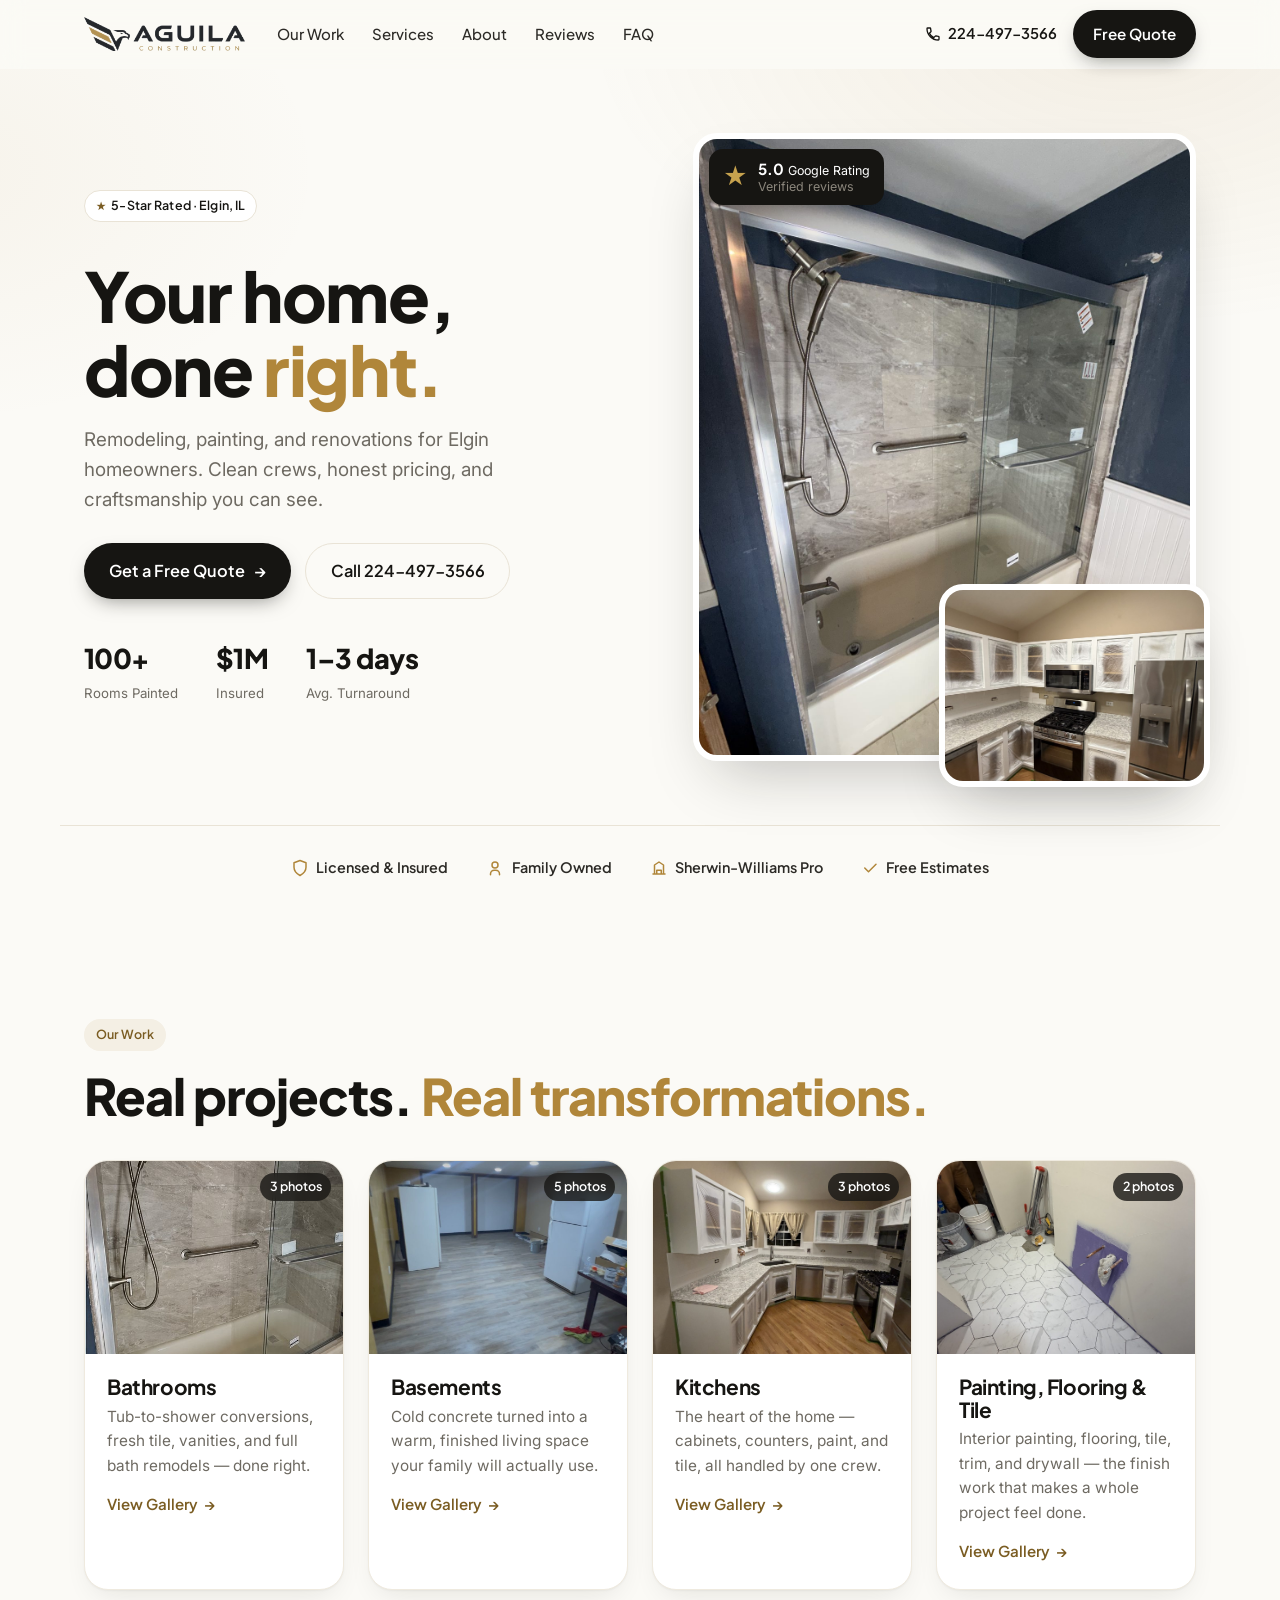
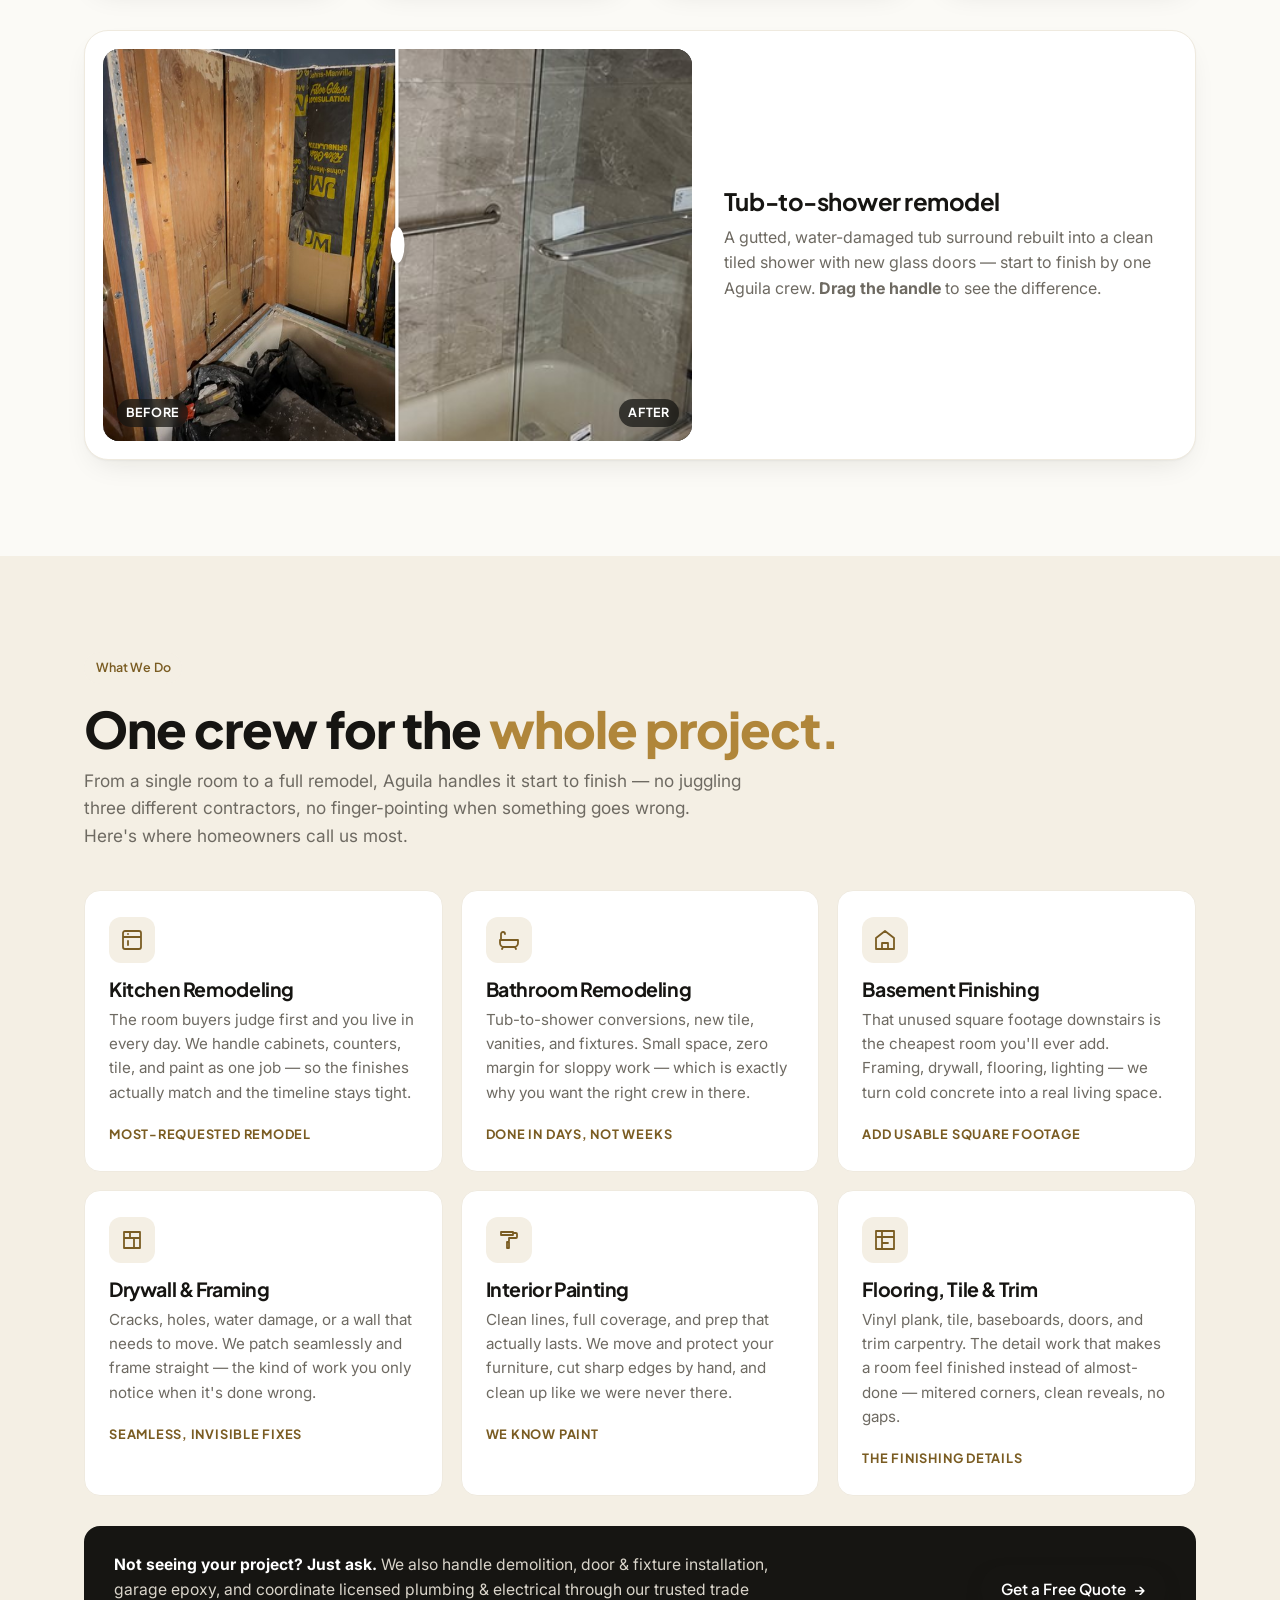
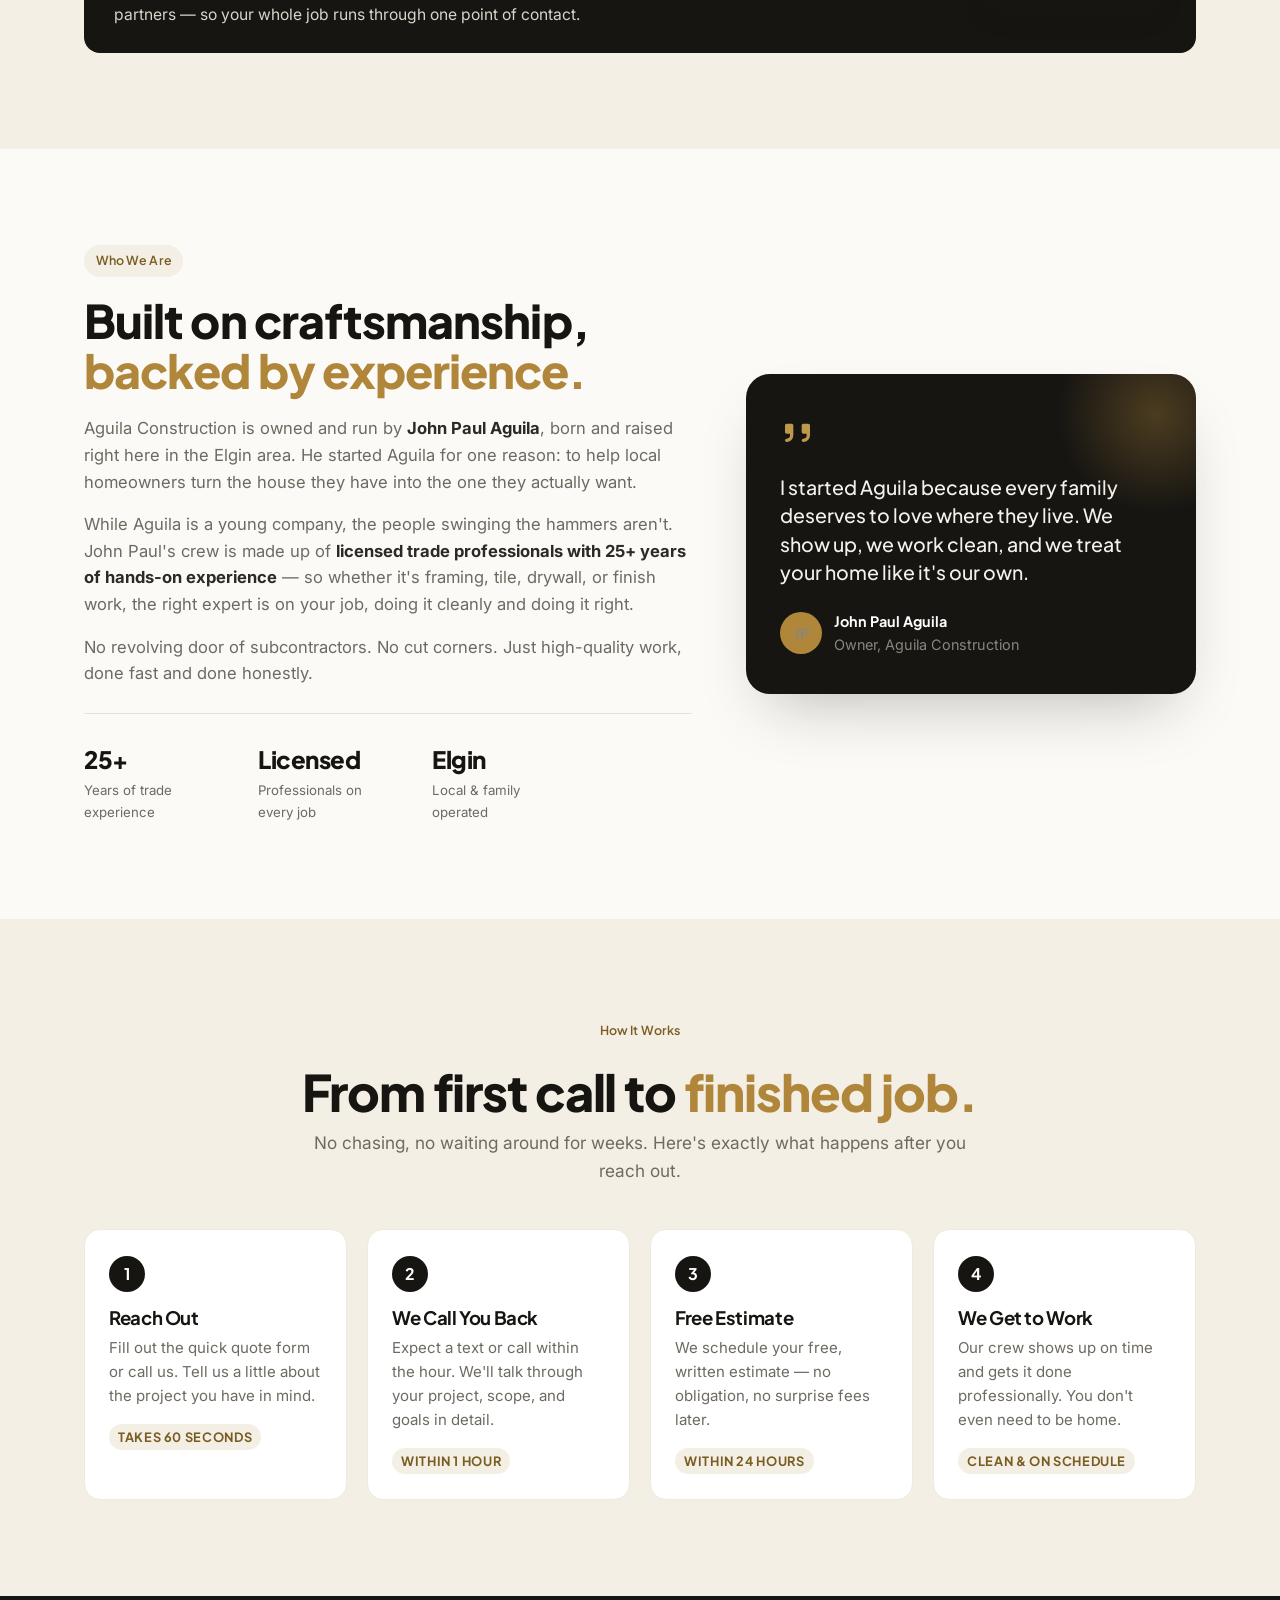
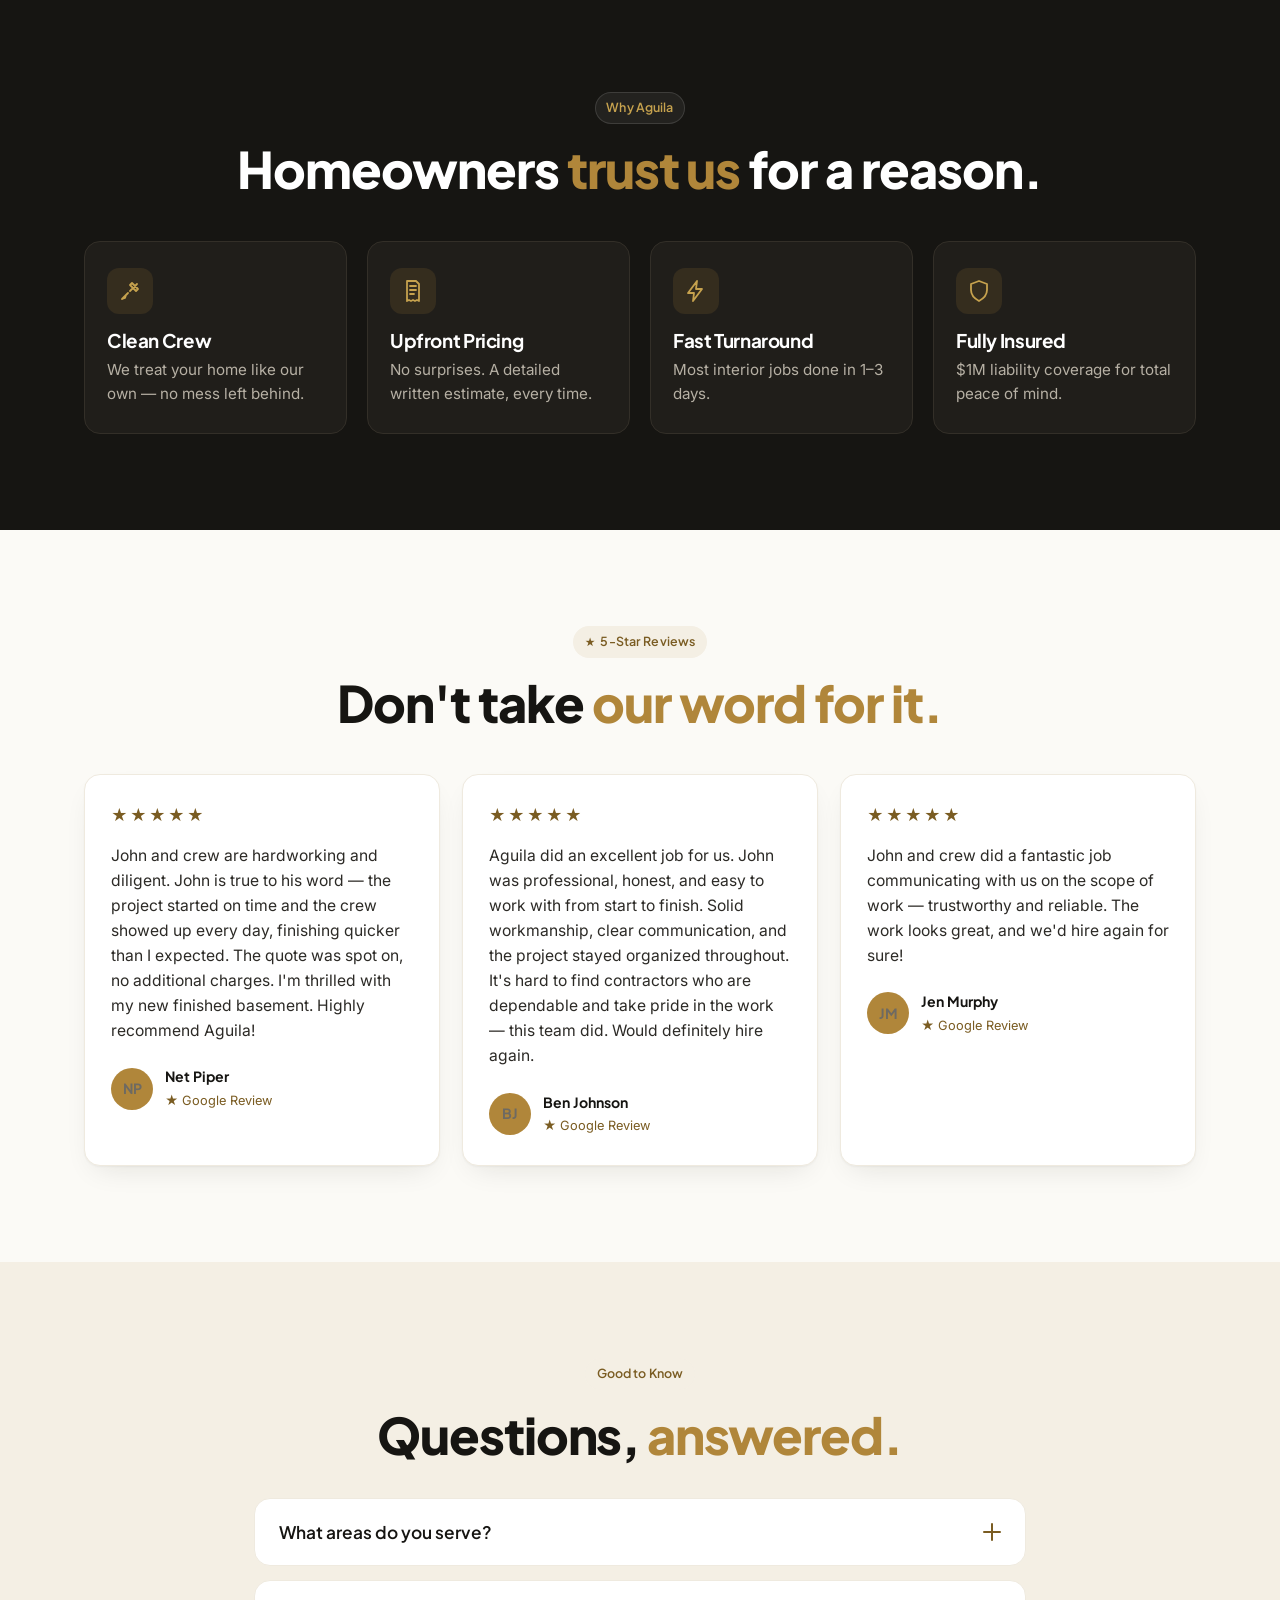
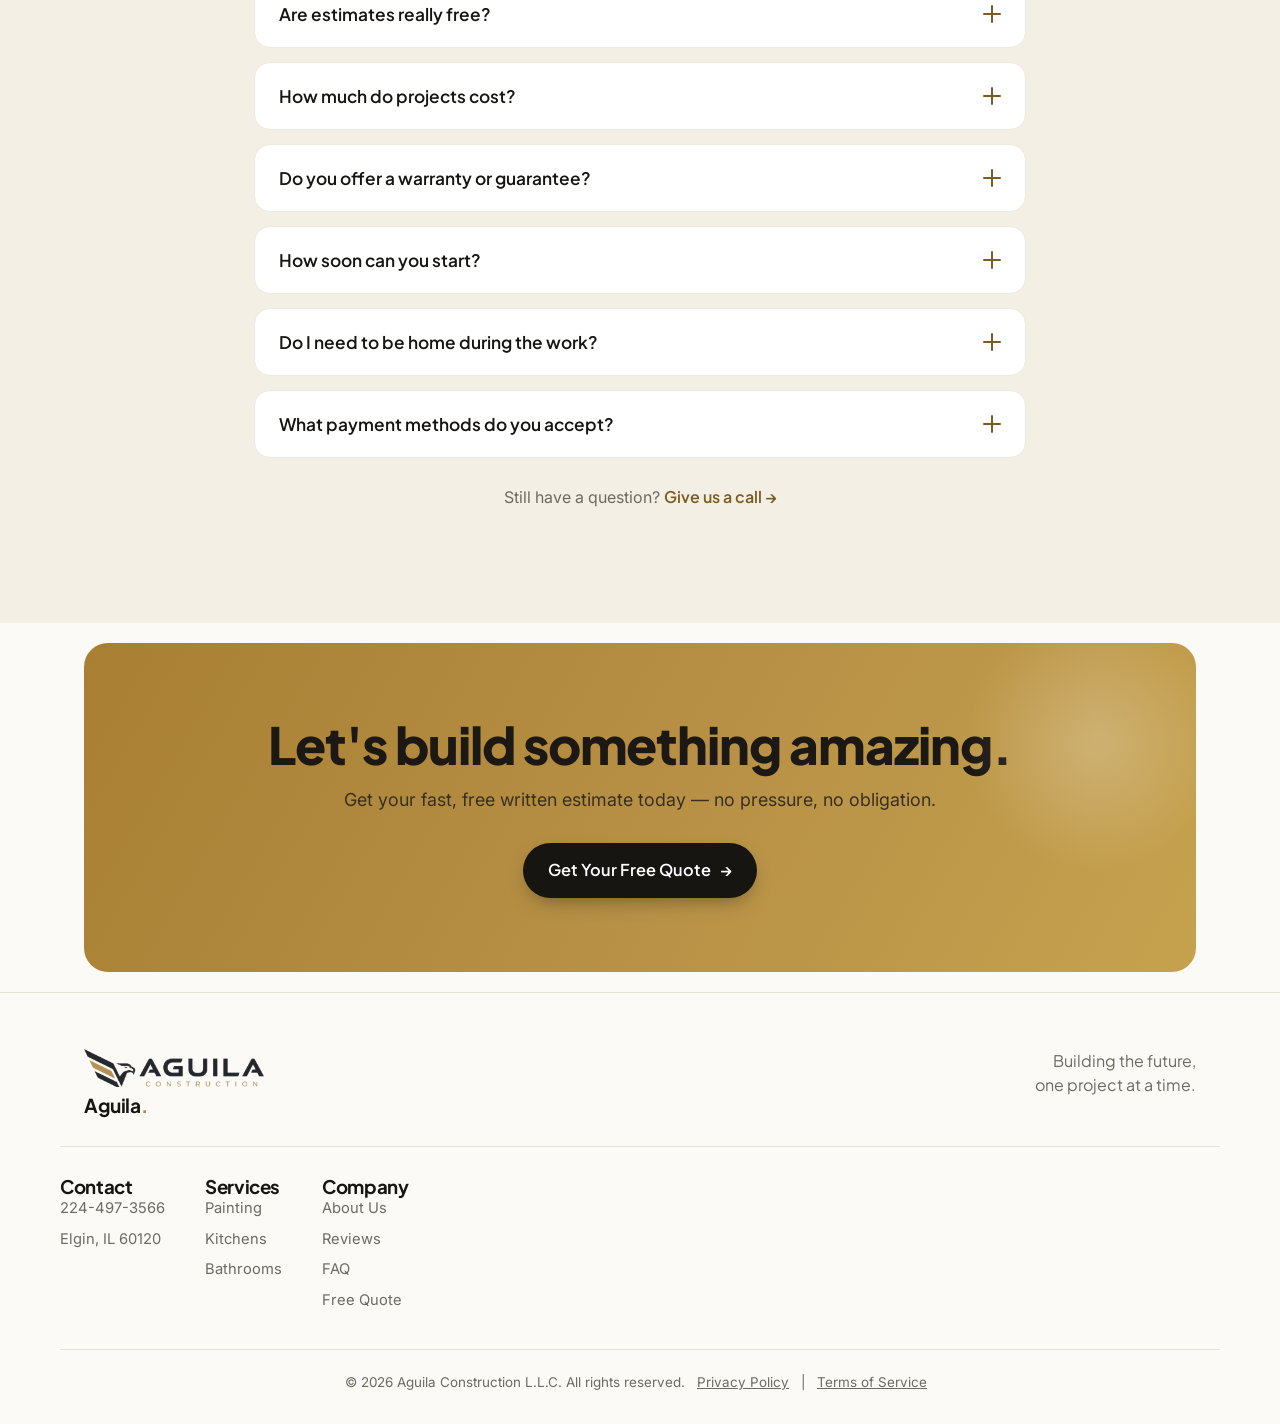
==== commit a8efaf3c: "Accessibility fixes (WCAG 2.1 AA) + charset-proof embed - Contrast: darken eyebrow labels, stars, co" ====
--- a/index.html
+++ b/index.html
@@ -35,6 +35,8 @@
 </script>
 </head>
 <body>
+
+<a class="skip-link" href="#main">Skip to main content</a>
 
 <!-- ============ HEADER ============ -->
 <header class="site-header" id="top">
@@ -62,7 +64,7 @@
   </div>
 </header>
 
-<main>
+<main id="main">
 
 <!-- ============ HERO ============ -->
 <section class="hero">
@@ -328,17 +330,17 @@
     <h2 class="reveal">Questions, <span class="g">answered.</span></h2>
   </div>
   <div class="wrap narrow faq reveal">
-    <details class="faq-item">
-      <summary>What areas do you serve?<span class="faq-plus" aria-hidden="true"></span></summary>
-      <div class="faq-body"><p>We're based in Elgin, IL and work throughout Chicagoland — the city of Chicago and the surrounding suburbs. Not sure if you're in our range? Just give us a call and we'll let you know.</p></div>
-    </details>
-    <details class="faq-item">
-      <summary>Are estimates really free?<span class="faq-plus" aria-hidden="true"></span></summary>
-      <div class="faq-body"><p>Yes — 100% free, with no obligation. We'll visit your home, talk through your project, and send a detailed written estimate. No pressure and no surprise fees later.</p></div>
-    </details>
-    <details class="faq-item">
-      <summary>How much do projects cost?<span class="faq-plus" aria-hidden="true"></span></summary>
-      <div class="faq-body">
+    <div class="faq-item">
+      <button type="button" class="faq-trigger" aria-expanded="false" aria-controls="faq-panel-1">What areas do you serve?<span class="faq-plus" aria-hidden="true"></span></button>
+      <div class="faq-body" id="faq-panel-1" hidden><p>We're based in Elgin, IL and work throughout Chicagoland — the city of Chicago and the surrounding suburbs. Not sure if you're in our range? Just give us a call and we'll let you know.</p></div>
+    </div>
+    <div class="faq-item">
+      <button type="button" class="faq-trigger" aria-expanded="false" aria-controls="faq-panel-2">Are estimates really free?<span class="faq-plus" aria-hidden="true"></span></button>
+      <div class="faq-body" id="faq-panel-2" hidden><p>Yes — 100% free, with no obligation. We'll visit your home, talk through your project, and send a detailed written estimate. No pressure and no surprise fees later.</p></div>
+    </div>
+    <div class="faq-item">
+      <button type="button" class="faq-trigger" aria-expanded="false" aria-controls="faq-panel-3">How much do projects cost?<span class="faq-plus" aria-hidden="true"></span></button>
+      <div class="faq-body" id="faq-panel-3" hidden>
         <p>Every project is priced individually after we see the space, but here are honest ballpark ranges to help set expectations:</p>
         <ul class="price-list">
           <li>
@@ -376,23 +378,23 @@
         </ul>
         <p class="price-foot">Final pricing depends on measurements, existing conditions, and material selections for each job. Your written estimate is fully itemized — these ranges just help set expectations up front.</p>
       </div>
-    </details>
-    <details class="faq-item">
-      <summary>Do you offer a warranty or guarantee?<span class="faq-plus" aria-hidden="true"></span></summary>
-      <div class="faq-body"><p>Yes — both. Every job comes with a workmanship warranty (6 months standard; the term varies by job and can be custom-tailored to your project), plus a 100% customer-satisfaction guarantee. We're also licensed and insured with $1M in liability coverage, so if something isn't right, we make it right.</p></div>
-    </details>
-    <details class="faq-item">
-      <summary>How soon can you start?<span class="faq-plus" aria-hidden="true"></span></summary>
-      <div class="faq-body"><p>We're usually booked about two weeks out. Smaller jobs — like drywall patching, painting a room, or small plumbing work — can typically get started within two weeks. Larger remodels are scheduled a bit further ahead, so reach out early to claim your spot on the calendar.</p></div>
-    </details>
-    <details class="faq-item">
-      <summary>Do I need to be home during the work?<span class="faq-plus" aria-hidden="true"></span></summary>
-      <div class="faq-body"><p>No. Many of our clients give us access and go about their day. Our crews are licensed, insured, and respectful of your home — we protect your space, keep it clean, and lock up when we leave.</p></div>
-    </details>
-    <details class="faq-item">
-      <summary>What payment methods do you accept?<span class="faq-plus" aria-hidden="true"></span></summary>
-      <div class="faq-body"><p>We accept cash, cashier's check, Zelle, and credit card. For larger remodels, we'll set up a simple milestone payment schedule so it's clear and predictable.</p></div>
-    </details>
+    </div>
+    <div class="faq-item">
+      <button type="button" class="faq-trigger" aria-expanded="false" aria-controls="faq-panel-4">Do you offer a warranty or guarantee?<span class="faq-plus" aria-hidden="true"></span></button>
+      <div class="faq-body" id="faq-panel-4" hidden><p>Yes — both. Every job comes with a workmanship warranty (6 months standard; the term varies by job and can be custom-tailored to your project), plus a 100% customer-satisfaction guarantee. We're also licensed and insured with $1M in liability coverage, so if something isn't right, we make it right.</p></div>
+    </div>
+    <div class="faq-item">
+      <button type="button" class="faq-trigger" aria-expanded="false" aria-controls="faq-panel-5">How soon can you start?<span class="faq-plus" aria-hidden="true"></span></button>
+      <div class="faq-body" id="faq-panel-5" hidden><p>We're usually booked about two weeks out. Smaller jobs — like drywall patching, painting a room, or small plumbing work — can typically get started within two weeks. Larger remodels are scheduled a bit further ahead, so reach out early to claim your spot on the calendar.</p></div>
+    </div>
+    <div class="faq-item">
+      <button type="button" class="faq-trigger" aria-expanded="false" aria-controls="faq-panel-6">Do I need to be home during the work?<span class="faq-plus" aria-hidden="true"></span></button>
+      <div class="faq-body" id="faq-panel-6" hidden><p>No. Many of our clients give us access and go about their day. Our crews are licensed, insured, and respectful of your home — we protect your space, keep it clean, and lock up when we leave.</p></div>
+    </div>
+    <div class="faq-item">
+      <button type="button" class="faq-trigger" aria-expanded="false" aria-controls="faq-panel-7">What payment methods do you accept?<span class="faq-plus" aria-hidden="true"></span></button>
+      <div class="faq-body" id="faq-panel-7" hidden><p>We accept cash, cashier's check, Zelle, and credit card. For larger remodels, we'll set up a simple milestone payment schedule so it's clear and predictable.</p></div>
+    </div>
     <p class="faq-foot">Still have a question? <a href="tel:+12244973566">Give us a call <span class="arr">→</span></a></p>
   </div>
 </section>
@@ -415,24 +417,24 @@
   <div class="wrap footer-grid">
     <div class="footer-brand">
       <img src="images/logo.png" alt="Aguila Construction" width="180" height="38" />
-      <p class="footer-tag-sm">Aguila<span class="g">.</span></p>
+      <h2 class="footer-tag-sm">Aguila<span class="g">.</span></h2>
     </div>
     <p class="footer-motto">Building the future,<br>one project at a time.</p>
   </div>
   <div class="wrap footer-cols">
     <div class="footer-col">
-      <h4>Contact</h4>
+      <h3>Contact</h3>
       <a href="tel:+12244973566">224-497-3566</a>
       <span>Elgin, IL 60120</span>
     </div>
     <div class="footer-col">
-      <h4>Services</h4>
+      <h3>Services</h3>
       <a href="#services">Painting</a>
       <a href="#services">Kitchens</a>
       <a href="#services">Bathrooms</a>
     </div>
     <div class="footer-col">
-      <h4>Company</h4>
+      <h3>Company</h3>
       <a href="#about">About Us</a>
       <a href="#reviews">Reviews</a>
       <a href="#faq">FAQ</a>
@@ -440,7 +442,11 @@
     </div>
   </div>
   <div class="wrap footer-legal">
-    <span>© <span id="year">2025</span> Aguila Construction L.L.C. All rights reserved.</span>
+    <span>© <span id="year">2025</span> Aguila Construction L.L.C. All rights reserved.</span><span class="footer-legal-links">
+  <a href="https://aguilacontracting.com/privacy-policy">Privacy Policy</a>
+  |
+  <a href="https://aguilacontracting.com/terms-of-service">Terms of Service</a>
+</span>
   </div>
 </footer>
 
@@ -477,5 +483,8 @@
 <script src="https://link.msgsndr.com/js/form_embed.js"></script>
 
 <script src="script.js"></script>
+
+<!-- ============ AI CHAT WIDGET (GoHighLevel) ============ -->
+<script src="https://widgets.leadconnectorhq.com/loader.js" data-resources-url="https://widgets.leadconnectorhq.com/chat-widget/loader.js" data-widget-id="6a33508bce10212d7a694b87"></script>
 </body>
 </html>
--- a/styles.css
+++ b/styles.css
@@ -14,7 +14,7 @@
   --line-2:#EFEADF;
   --gold:#B0863A;
   --gold-2:#C6A24E;
-  --gold-deep:#8C6B2C;
+  --gold-deep:#7A5C22;
   --dark:#161512;
   --dark-2:#201E1A;
   --dark-line:#332F28;
@@ -51,6 +51,15 @@
 .center{text-align:center}
 .arr{display:inline-block;transition:transform .25s var(--ease)}
 
+/* ---------- skip link (visually hidden until focused) ---------- */
+.skip-link{
+  position:absolute;left:8px;top:-56px;z-index:200;
+  background:var(--ink);color:#fff;padding:11px 18px;border-radius:8px;
+  font-family:var(--font-d);font-weight:600;font-size:.95rem;
+  transition:top .2s var(--ease)
+}
+.skip-link:focus{top:8px;outline:2px solid var(--gold-2);outline-offset:2px}
+
 /* ---------- buttons ---------- */
 .btn{
   --bg:var(--ink); --fg:#fff;
@@ -79,7 +88,7 @@
 }
 .pill-tan{background:var(--paper-2);border-color:transparent;color:var(--gold-deep)}
 .pill-dark{background:rgba(255,255,255,.06);border-color:rgba(255,255,255,.12);color:var(--gold-2)}
-.stars-mini{color:var(--gold);font-size:.9em}
+.stars-mini{color:var(--gold-deep);font-size:.9em}
 
 /* ---------- section scaffolding ---------- */
 .section{padding:96px 0;position:relative}
@@ -157,7 +166,7 @@
   position:absolute;top:16px;left:16px;
   display:flex;align-items:center;gap:10px;
   background:var(--ink);color:#fff;padding:10px 14px;border-radius:14px;
-  font-size:.74rem;line-height:1.25;box-shadow:0 12px 24px -10px rgba(0,0,0,.5)
+  font-size:.78rem;line-height:1.3;box-shadow:0 12px 24px -10px rgba(0,0,0,.5)
 }
 .rated-badge .g-mark{color:var(--gold-2);font-size:1.5rem;line-height:1}
 .rated-badge strong{font-family:var(--font-d);font-size:.95rem}
@@ -185,7 +194,7 @@
 .tag-pill{
   position:absolute;top:12px;right:12px;
   background:rgba(22,21,18,.78);color:#fff;font-family:var(--font-d);font-weight:600;
-  font-size:.72rem;padding:.35em .75em;border-radius:999px;backdrop-filter:blur(4px)
+  font-size:.78rem;padding:.35em .75em;border-radius:999px;backdrop-filter:blur(4px)
 }
 .project-body{padding:22px 22px 24px}
 .project-body h3{font-size:1.3rem;font-weight:700;margin-bottom:6px}
@@ -212,9 +221,9 @@
 .ba-before-wrap img{width:none}
 .ba-before{width:var(--ba-w,100%)}
 .ba-label{
-  position:absolute;bottom:14px;font-family:var(--font-d);font-weight:700;font-size:.72rem;
+  position:absolute;bottom:14px;font-family:var(--font-d);font-weight:700;font-size:.78rem;
   letter-spacing:.06em;text-transform:uppercase;color:#fff;
-  background:rgba(22,21,18,.6);padding:.35em .7em;border-radius:999px;backdrop-filter:blur(3px)
+  background:rgba(22,21,18,.72);padding:.35em .7em;border-radius:999px;backdrop-filter:blur(3px)
 }
 .ba-label-before{left:14px}
 .ba-label-after{right:14px}
@@ -248,7 +257,7 @@
 .svc-ic svg{width:24px;height:24px;fill:none;stroke:var(--gold-deep);stroke-width:1.8;stroke-linecap:round;stroke-linejoin:round}
 .service h3{font-size:1.22rem;font-weight:700;margin-bottom:8px}
 .service p{color:var(--muted);font-size:.95rem;margin:0 0 16px}
-.svc-tag{font-family:var(--font-d);font-weight:700;font-size:.7rem;letter-spacing:.06em;text-transform:uppercase;color:var(--gold-deep)}
+.svc-tag{font-family:var(--font-d);font-weight:700;font-size:.8rem;letter-spacing:.06em;text-transform:uppercase;color:var(--gold-deep)}
 .services-note{
   display:flex;align-items:center;justify-content:space-between;gap:28px;flex-wrap:wrap;
   margin-top:30px;padding:26px 30px;background:var(--ink);border-radius:var(--r);
@@ -294,7 +303,7 @@
 }
 .step h3{font-size:1.16rem;font-weight:700;margin-bottom:8px}
 .step p{color:var(--muted);font-size:.94rem;margin:0 0 16px}
-.step-tag{font-family:var(--font-d);font-weight:700;font-size:.68rem;letter-spacing:.06em;text-transform:uppercase;color:var(--gold-deep);background:var(--paper-2);padding:.4em .7em;border-radius:999px}
+.step-tag{font-family:var(--font-d);font-weight:700;font-size:.8rem;letter-spacing:.05em;text-transform:uppercase;color:var(--gold-deep);background:var(--paper-2);padding:.4em .7em;border-radius:999px}
 
 /* ============================================================
    WHY (DARK)
@@ -313,7 +322,7 @@
    ============================================================ */
 .reviews-grid{display:grid;grid-template-columns:repeat(3,1fr);gap:22px;margin-top:44px;text-align:left}
 .review{background:var(--card);border:1px solid var(--line-2);border-radius:var(--r);padding:28px 26px;box-shadow:var(--shadow)}
-.review .stars{color:var(--gold);letter-spacing:2px;margin-bottom:14px}
+.review .stars{color:var(--gold-deep);letter-spacing:2px;margin-bottom:14px}
 .review p{color:var(--ink-2);font-size:.98rem;margin:0 0 22px}
 .review-author{display:flex;align-items:center;gap:12px}
 .review-author span{font-size:.88rem;color:var(--muted)}
@@ -328,18 +337,19 @@
   background:var(--card);border:1px solid var(--line-2);border-radius:var(--r);
   margin-bottom:14px;overflow:hidden;transition:border-color .25s var(--ease),box-shadow .25s var(--ease)
 }
-.faq-item[open]{border-color:var(--line);box-shadow:var(--shadow)}
-.faq-item summary{
-  list-style:none;cursor:pointer;padding:22px 24px;
+.faq-item.open{border-color:var(--line);box-shadow:var(--shadow)}
+.faq-trigger{
+  width:100%;list-style:none;cursor:pointer;padding:22px 24px;
+  background:none;border:none;text-align:left;
   font-family:var(--font-d);font-weight:600;font-size:1.08rem;color:var(--ink);
   display:flex;align-items:center;justify-content:space-between;gap:16px
 }
-.faq-item summary::-webkit-details-marker{display:none}
+.faq-trigger:focus-visible{outline:2px solid var(--gold-2);outline-offset:-3px;border-radius:var(--r)}
 .faq-plus{position:relative;width:18px;height:18px;flex:none}
 .faq-plus::before,.faq-plus::after{content:"";position:absolute;background:var(--gold-deep);border-radius:2px;transition:transform .3s var(--ease)}
 .faq-plus::before{top:8px;left:0;width:18px;height:2px}
 .faq-plus::after{left:8px;top:0;width:2px;height:18px}
-.faq-item[open] .faq-plus::after{transform:rotate(90deg);opacity:0}
+.faq-item.open .faq-plus::after{transform:rotate(90deg);opacity:0}
 .faq-body{padding:0 24px 22px;color:var(--muted)}
 .faq-body p{margin:0}
 .price-list{list-style:none;padding:0;margin:16px 0 4px;text-align:left}
@@ -383,7 +393,9 @@
 .footer-col h4{font-family:var(--font-d);font-weight:700;font-size:.92rem;color:var(--ink);margin:0 0 12px}
 .footer-col a,.footer-col span{display:block;color:var(--muted);font-size:.92rem;margin-bottom:7px}
 .footer-col a:hover{color:var(--gold-deep)}
-.footer-legal{border-top:1px solid var(--line);padding-top:22px;color:var(--muted-2);font-size:.84rem;text-align:center}
+.footer-legal{border-top:1px solid var(--line);padding-top:22px;color:var(--muted);font-size:.84rem;text-align:center}
+.footer-legal-links a{margin:0 8px;color:inherit;text-decoration:underline}
+.footer-legal-links a:hover{color:var(--gold-deep)}
 
 /* ============================================================
    LIGHTBOX
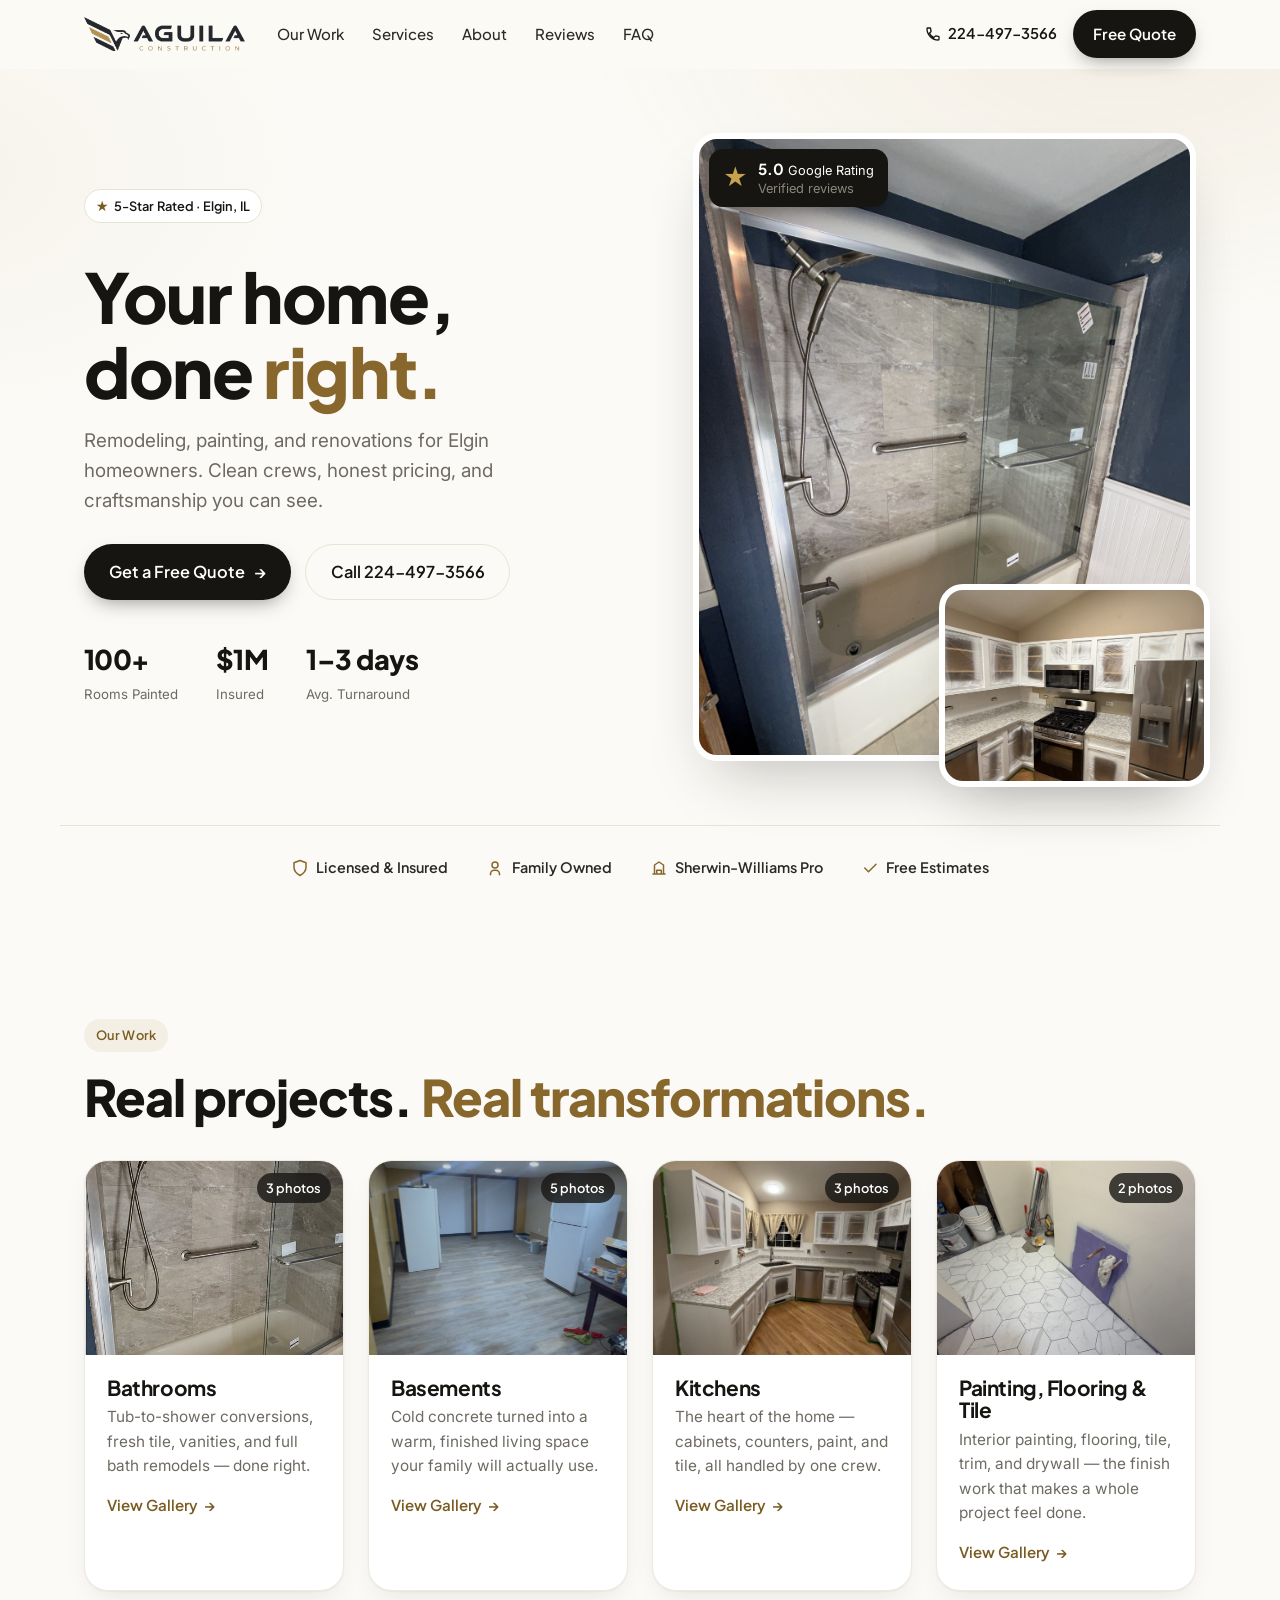
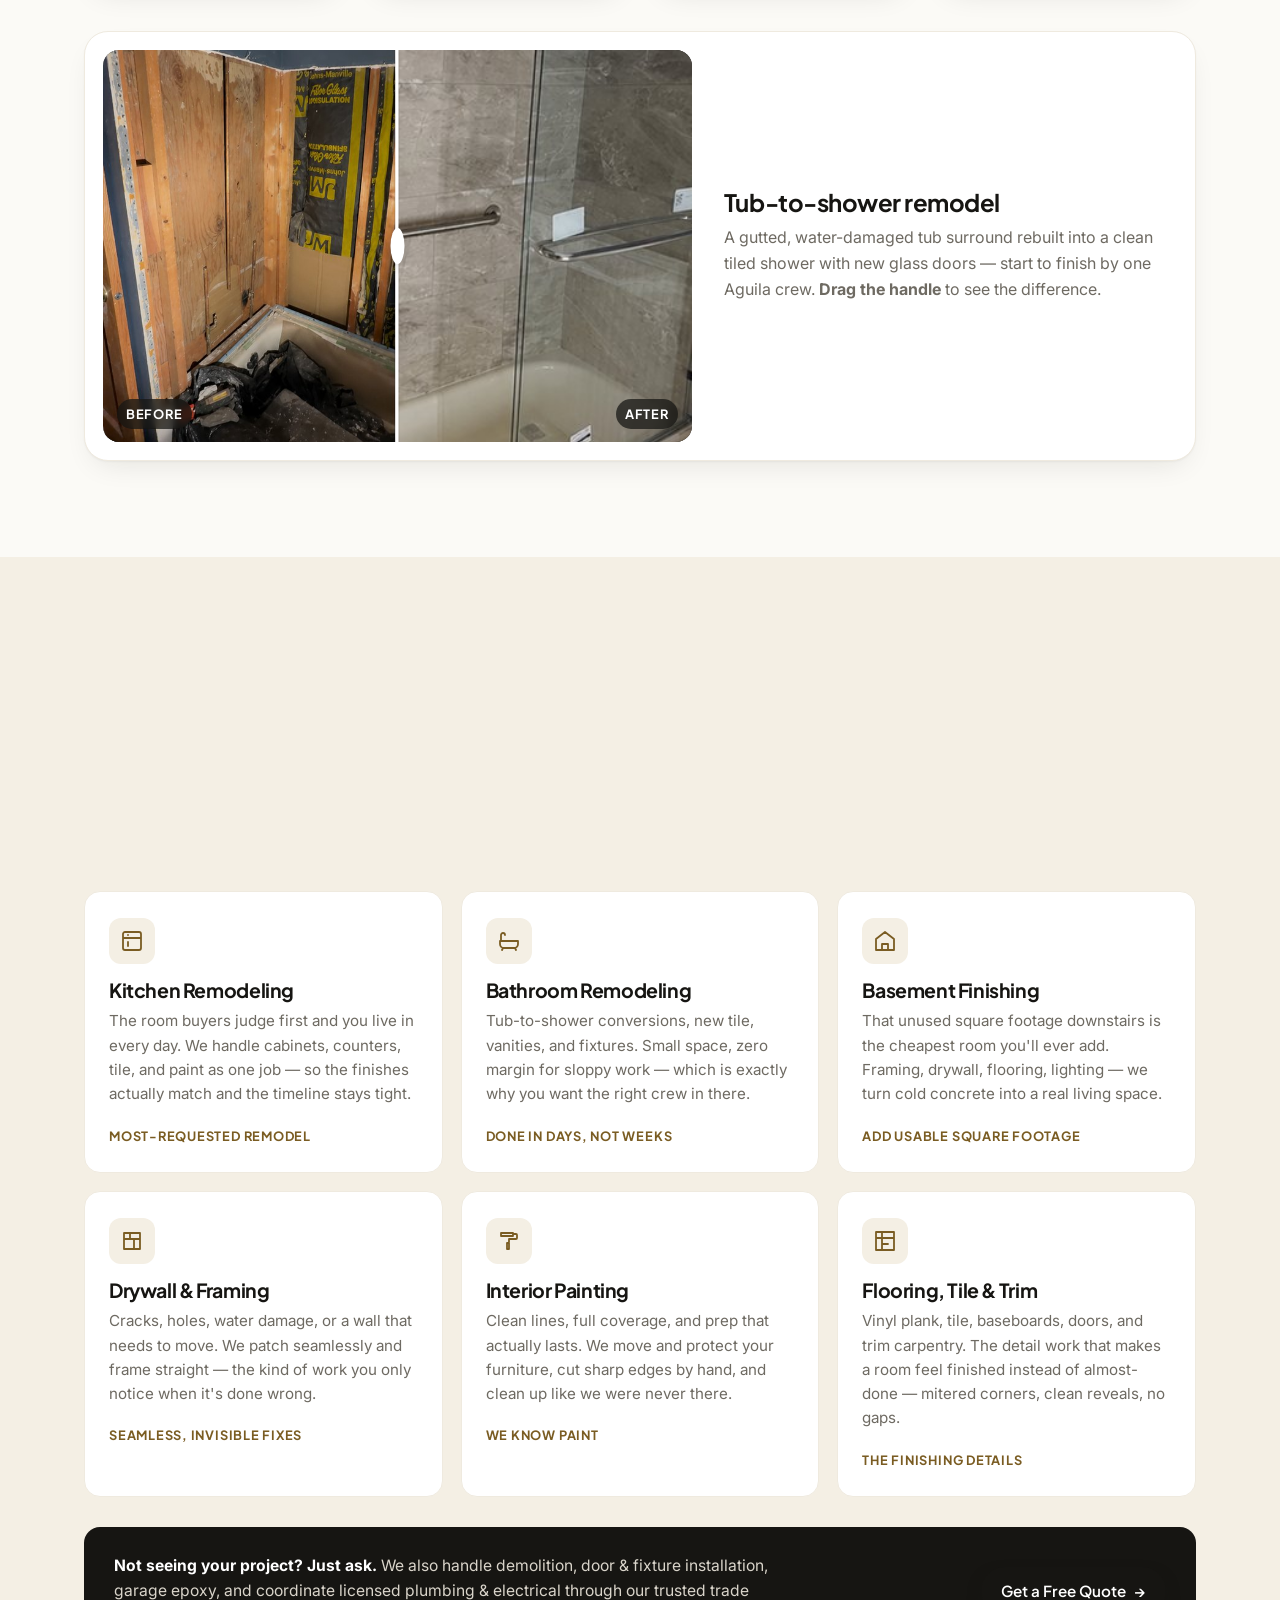
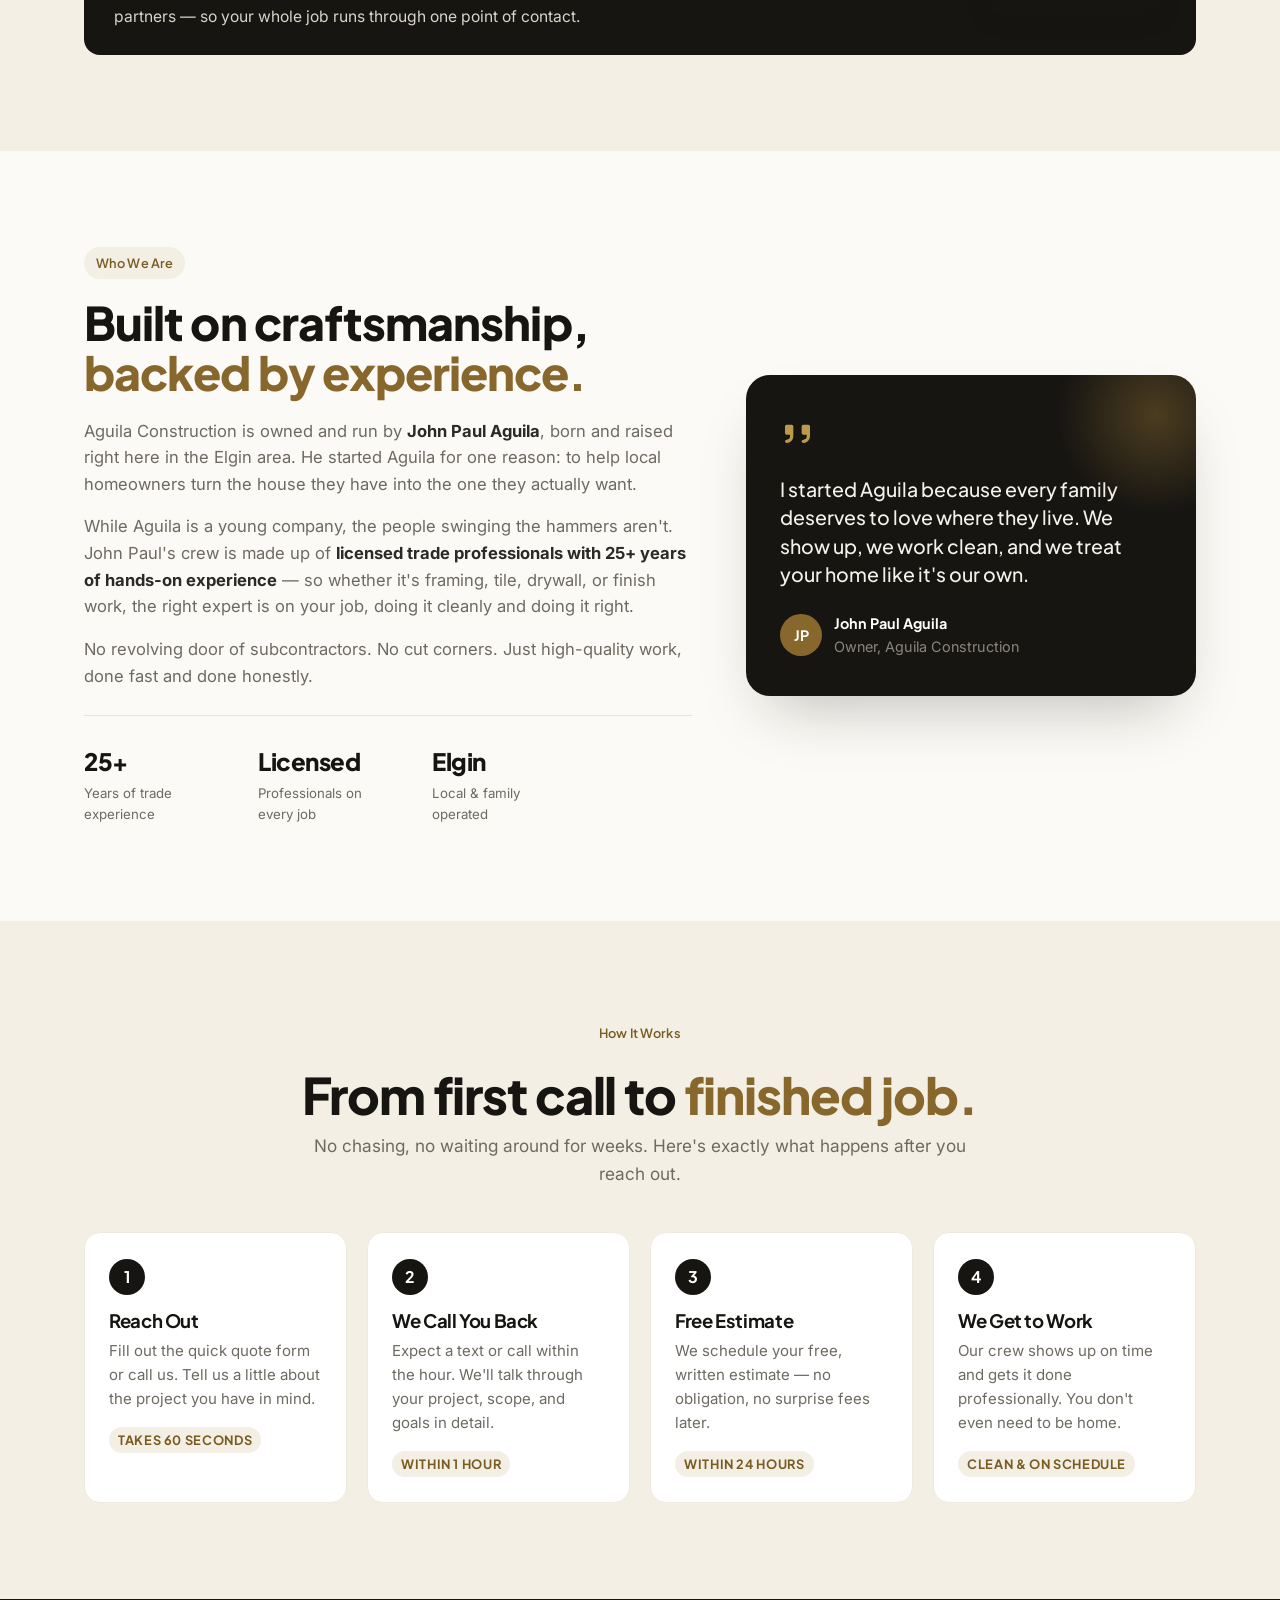
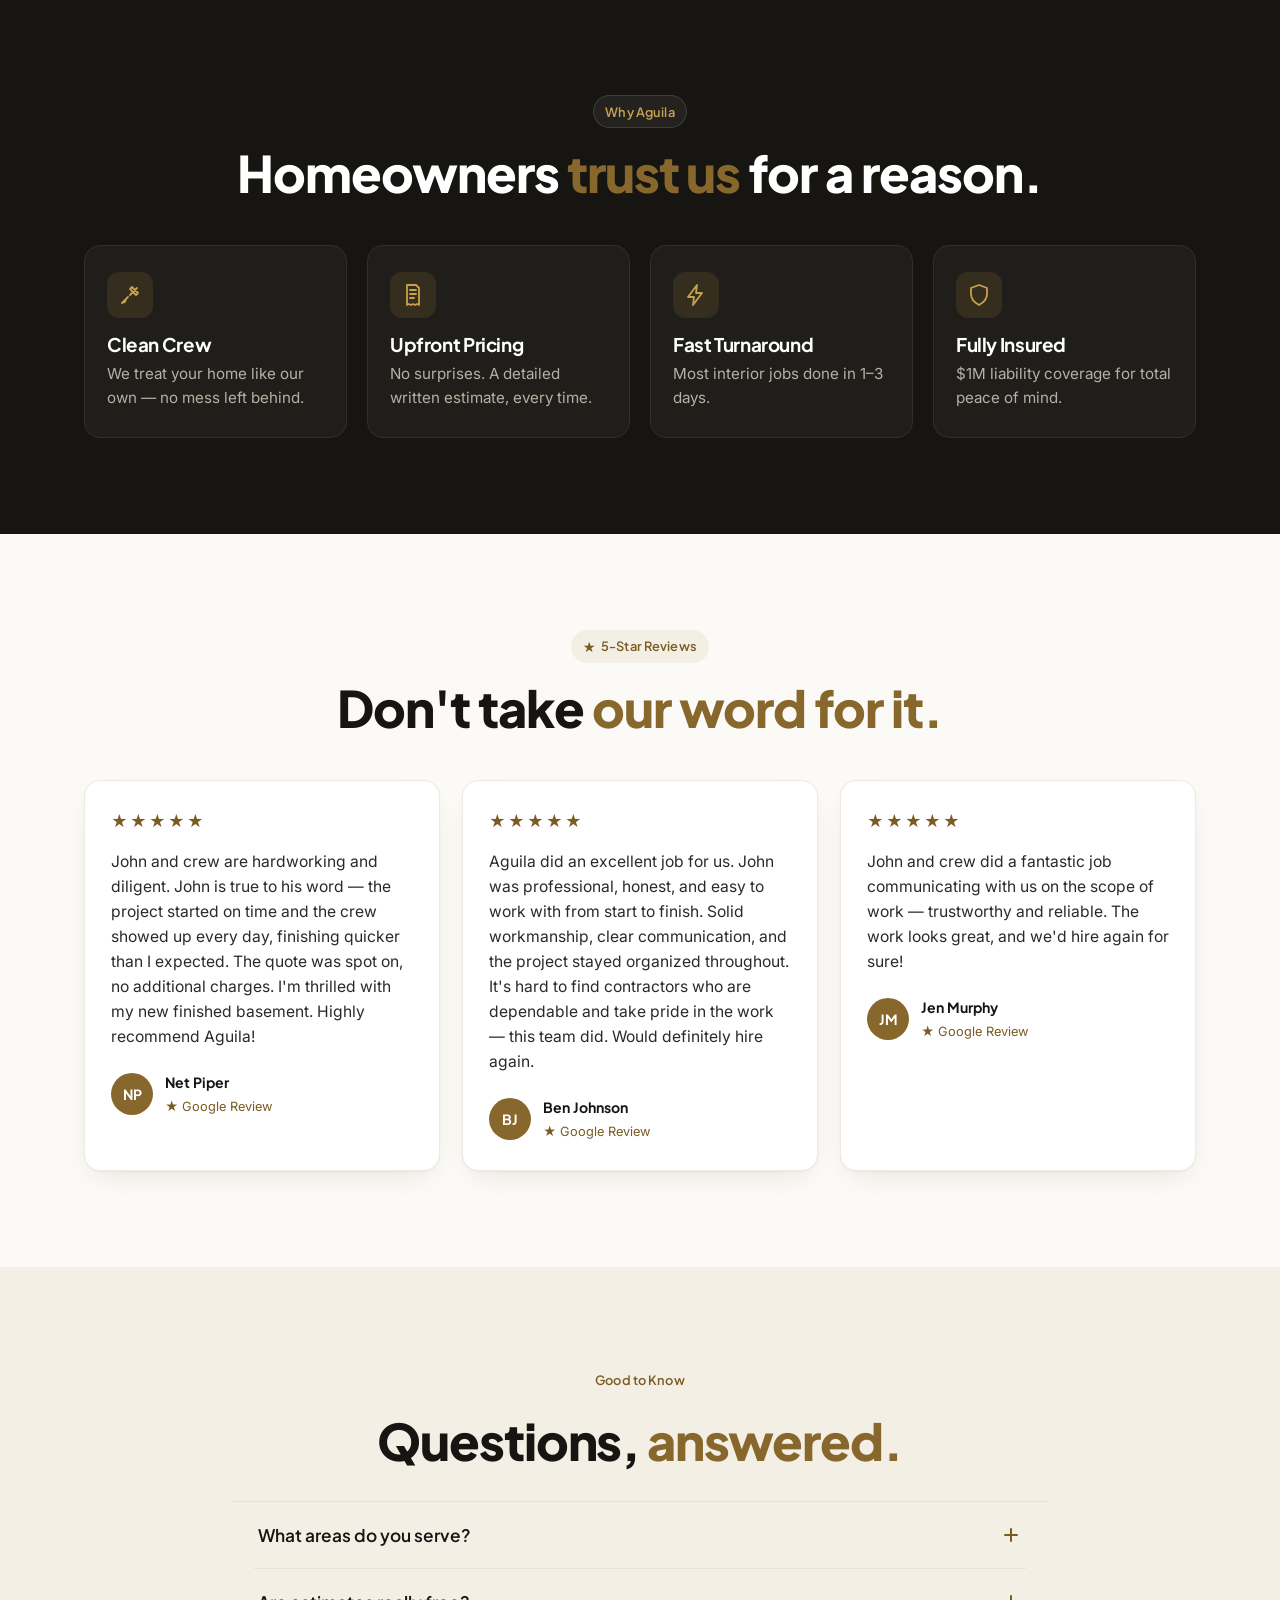
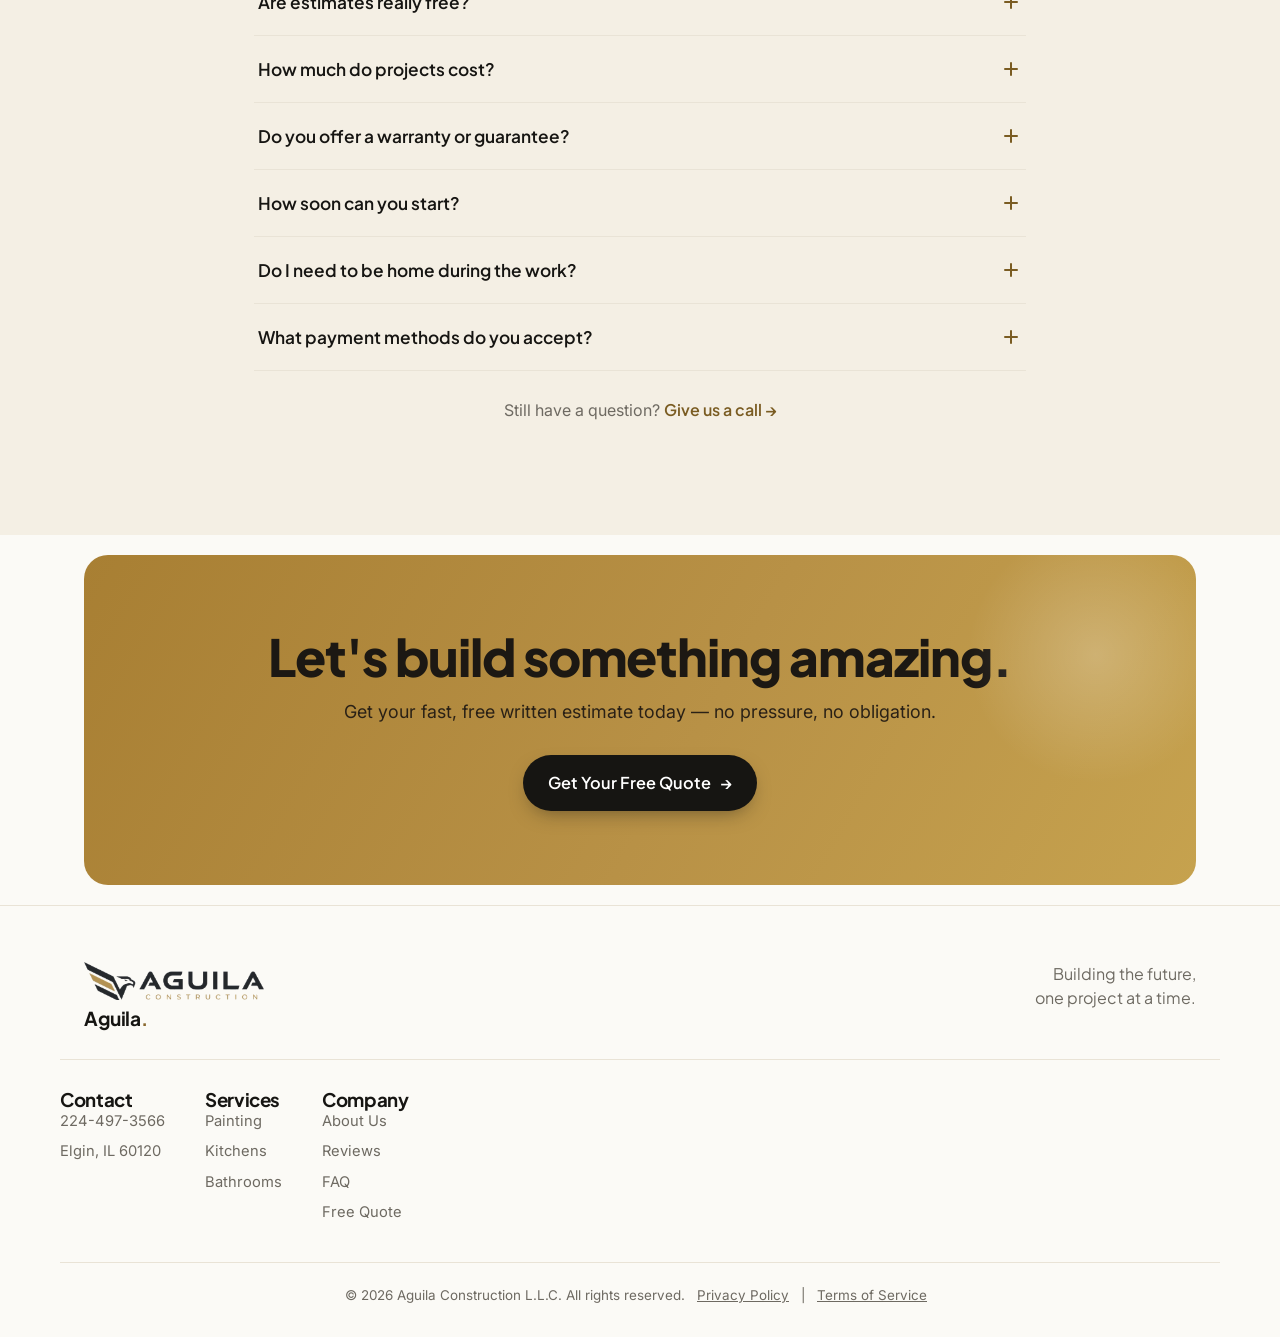
==== commit 7c6f9e46: "Accessibility (WAVE): contrast, small-text, redundant-link; regen charset-proof embed (no chat widge" ====
--- a/index.html
+++ b/index.html
@@ -148,7 +148,7 @@
         <span class="svc-ic">
           <svg viewBox="0 0 24 24" aria-hidden="true"><path d="M3 9h18M3 9V5a2 2 0 0 1 2-2h14a2 2 0 0 1 2 2v4M3 9v10a2 2 0 0 0 2 2h14a2 2 0 0 0 2-2V9M8 6h0M8 13v4"/></svg>
         </span>
-        <h3>Kitchen Remodeling</h3>
+        <h3 id="svc-kitchens">Kitchen Remodeling</h3>
         <p>The room buyers judge first and you live in every day. We handle cabinets, counters, tile, and paint as one job — so the finishes actually match and the timeline stays tight.</p>
         <span class="svc-tag">Most-requested remodel</span>
       </article>
@@ -157,7 +157,7 @@
         <span class="svc-ic">
           <svg viewBox="0 0 24 24" aria-hidden="true"><path d="M4 12V6a2 2 0 0 1 2-2 2 2 0 0 1 2 2M3 12h18v3a4 4 0 0 1-4 4H7a4 4 0 0 1-4-4zM6 19l-1 2M18 19l1 2"/></svg>
         </span>
-        <h3>Bathroom Remodeling</h3>
+        <h3 id="svc-bathrooms">Bathroom Remodeling</h3>
         <p>Tub-to-shower conversions, new tile, vanities, and fixtures. Small space, zero margin for sloppy work — which is exactly why you want the right crew in there.</p>
         <span class="svc-tag">Done in days, not weeks</span>
       </article>
@@ -184,7 +184,7 @@
         <span class="svc-ic">
           <svg viewBox="0 0 24 24" aria-hidden="true"><path d="M4 7h12V4H4zM16 5h3a1 1 0 0 1 1 1v3a1 1 0 0 1-1 1h-7v3M10 14h2v6h-2z"/></svg>
         </span>
-        <h3>Interior Painting</h3>
+        <h3 id="svc-painting">Interior Painting</h3>
         <p>Clean lines, full coverage, and prep that actually lasts. We move and protect your furniture, cut sharp edges by hand, and clean up like we were never there.</p>
         <span class="svc-tag">We know paint</span>
       </article>
@@ -429,9 +429,9 @@
     </div>
     <div class="footer-col">
       <h3>Services</h3>
-      <a href="#services">Painting</a>
-      <a href="#services">Kitchens</a>
-      <a href="#services">Bathrooms</a>
+      <a href="#svc-painting">Painting</a>
+      <a href="#svc-kitchens">Kitchens</a>
+      <a href="#svc-bathrooms">Bathrooms</a>
     </div>
     <div class="footer-col">
       <h3>Company</h3>
--- a/styles.css
+++ b/styles.css
@@ -12,8 +12,8 @@
   --muted-2:#8B867C;
   --line:#E9E3D6;
   --line-2:#EFEADF;
-  --gold:#B0863A;
-  --gold-2:#C6A24E;
+  --gold:#88672D;        /* darkened from #B0863A → 4.5:1+ on white & cream (WCAG AA) */
+  --gold-2:#C6A24E;      /* light accent — only used on dark backgrounds */
   --gold-deep:#7A5C22;
   --dark:#161512;
   --dark-2:#201E1A;
@@ -82,13 +82,14 @@
 /* ---------- pills ---------- */
 .pill{
   display:inline-flex;align-items:center;gap:.45em;
-  font-family:var(--font-d);font-weight:600;font-size:.78rem;letter-spacing:.01em;
+  font-family:var(--font-d);font-weight:600;letter-spacing:.01em;
   color:var(--ink);background:#fff;border:1px solid var(--line);
   padding:.4em .85em;border-radius:999px;margin-bottom:18px;
+  font-size:.8rem;/* raised from .78rem (~12.5px) for readability (min 12px) */
 }
 .pill-tan{background:var(--paper-2);border-color:transparent;color:var(--gold-deep)}
 .pill-dark{background:rgba(255,255,255,.06);border-color:rgba(255,255,255,.12);color:var(--gold-2)}
-.stars-mini{color:var(--gold-deep);font-size:.9em}
+.stars-mini{color:var(--gold-deep);font-size:.85rem}/* was .9em → compounded to ~11px inside pills; now a fixed ~13.6px */
 
 /* ---------- section scaffolding ---------- */
 .section{padding:96px 0;position:relative}
@@ -102,7 +103,7 @@
 .narrow{max-width:820px}
 
 /* scroll offset for sticky header */
-:where(section,#top)[id]{scroll-margin-top:84px}
+:where(section,#top)[id],.service h3[id]{scroll-margin-top:100px}
 
 /* ============================================================
    HEADER
@@ -166,7 +167,7 @@
   position:absolute;top:16px;left:16px;
   display:flex;align-items:center;gap:10px;
   background:var(--ink);color:#fff;padding:10px 14px;border-radius:14px;
-  font-size:.78rem;line-height:1.3;box-shadow:0 12px 24px -10px rgba(0,0,0,.5)
+  font-size:.8rem;line-height:1.35;box-shadow:0 12px 24px -10px rgba(0,0,0,.5)
 }
 .rated-badge .g-mark{color:var(--gold-2);font-size:1.5rem;line-height:1}
 .rated-badge strong{font-family:var(--font-d);font-size:.95rem}
@@ -194,7 +195,7 @@
 .tag-pill{
   position:absolute;top:12px;right:12px;
   background:rgba(22,21,18,.78);color:#fff;font-family:var(--font-d);font-weight:600;
-  font-size:.78rem;padding:.35em .75em;border-radius:999px;backdrop-filter:blur(4px)
+  font-size:.8rem;padding:.35em .75em;border-radius:999px;backdrop-filter:blur(4px)
 }
 .project-body{padding:22px 22px 24px}
 .project-body h3{font-size:1.3rem;font-weight:700;margin-bottom:6px}
@@ -221,7 +222,7 @@
 .ba-before-wrap img{width:none}
 .ba-before{width:var(--ba-w,100%)}
 .ba-label{
-  position:absolute;bottom:14px;font-family:var(--font-d);font-weight:700;font-size:.78rem;
+  position:absolute;bottom:14px;font-family:var(--font-d);font-weight:700;font-size:.8rem;
   letter-spacing:.06em;text-transform:uppercase;color:#fff;
   background:rgba(22,21,18,.72);padding:.35em .7em;border-radius:999px;backdrop-filter:blur(3px)
 }
@@ -287,6 +288,8 @@
   width:42px;height:42px;border-radius:50%;background:var(--gold);color:#fff;
   display:inline-flex;align-items:center;justify-content:center;font-family:var(--font-d);font-weight:700;font-size:.9rem;flex:none
 }
+/* keep initials white even though the more-specific author-span rules below set a muted color */
+.quote-author .avatar,.review-author .avatar{color:#fff}
 .quote-author span{font-size:.9rem;color:var(--muted-2)}
 .quote-author strong{color:#fff;font-family:var(--font-d)}
 
@@ -332,25 +335,29 @@
 /* ============================================================
    FAQ
    ============================================================ */
-.faq{margin-top:36px}
-.faq-item{
-  background:var(--card);border:1px solid var(--line-2);border-radius:var(--r);
-  margin-bottom:14px;overflow:hidden;transition:border-color .25s var(--ease),box-shadow .25s var(--ease)
-}
-.faq-item.open{border-color:var(--line);box-shadow:var(--shadow)}
+/* Clean list of divider-separated questions — no boxy per-item borders */
+.faq{margin-top:32px;border-top:1px solid var(--line)}
+.faq-item{border-bottom:1px solid var(--line)}
 .faq-trigger{
-  width:100%;list-style:none;cursor:pointer;padding:22px 24px;
+  width:100%;list-style:none;cursor:pointer;padding:22px 4px;
   background:none;border:none;text-align:left;
   font-family:var(--font-d);font-weight:600;font-size:1.08rem;color:var(--ink);
-  display:flex;align-items:center;justify-content:space-between;gap:16px
-}
-.faq-trigger:focus-visible{outline:2px solid var(--gold-2);outline-offset:-3px;border-radius:var(--r)}
-.faq-plus{position:relative;width:18px;height:18px;flex:none}
-.faq-plus::before,.faq-plus::after{content:"";position:absolute;background:var(--gold-deep);border-radius:2px;transition:transform .3s var(--ease)}
-.faq-plus::before{top:8px;left:0;width:18px;height:2px}
-.faq-plus::after{left:8px;top:0;width:2px;height:18px}
-.faq-item.open .faq-plus::after{transform:rotate(90deg);opacity:0}
-.faq-body{padding:0 24px 22px;color:var(--muted)}
+  display:flex;align-items:center;justify-content:space-between;gap:20px;
+  transition:color .2s var(--ease)
+}
+.faq-trigger:hover{color:var(--gold-deep)}
+.faq-trigger:focus-visible{outline:2px solid var(--gold-2);outline-offset:2px;border-radius:8px}
+/* aligned +/− icon — bars centered in the box, whole icon rotates on open */
+.faq-plus{position:relative;width:22px;height:22px;flex:none;transition:transform .3s var(--ease)}
+.faq-plus::before,.faq-plus::after{
+  content:"";position:absolute;top:50%;left:50%;transform:translate(-50%,-50%);
+  background:var(--gold-deep);border-radius:2px;transition:opacity .3s var(--ease)
+}
+.faq-plus::before{width:14px;height:2px}
+.faq-plus::after{width:2px;height:14px}
+.faq-item.open .faq-plus{transform:rotate(180deg)}
+.faq-item.open .faq-plus::after{opacity:0}
+.faq-body{padding:2px 4px 26px;color:var(--muted);max-width:64ch}
 .faq-body p{margin:0}
 .price-list{list-style:none;padding:0;margin:16px 0 4px;text-align:left}
 .price-list li{padding:14px 0;border-bottom:1px solid var(--line-2)}
@@ -378,7 +385,7 @@
 }
 .cta-inner::after{content:"";position:absolute;right:-40px;top:-40px;width:280px;height:280px;border-radius:50%;background:radial-gradient(circle,rgba(255,255,255,.22),transparent 65%)}
 .cta-inner h2{font-size:clamp(2rem,5vw,3.2rem);font-weight:800;color:#1c1813;position:relative}
-.cta-inner p{color:#3a2f1f;font-size:1.12rem;margin:14px 0 28px;position:relative}
+.cta-inner p{color:#2a2116;font-size:1.12rem;margin:14px 0 28px;position:relative}
 .cta-inner .btn{position:relative}
 
 /* ============================================================
@@ -446,7 +453,7 @@
 .qm-head img{height:30px;width:auto;flex:none}
 .qm-head p{margin:0;color:#fff;font-family:var(--font-d);font-weight:700;font-size:1.05rem;line-height:1.2}
 .qm-head p .g{color:var(--gold-2)}
-.qm-head small{display:block;color:#B6B0A4;font-weight:500;font-size:.78rem;margin-top:3px}
+.qm-head small{display:block;color:#B6B0A4;font-weight:500;font-size:.8rem;margin-top:3px}
 .qm-close{
   position:fixed;top:16px;right:20px;z-index:120;
   width:42px;height:42px;border-radius:50%;border:none;cursor:pointer;
